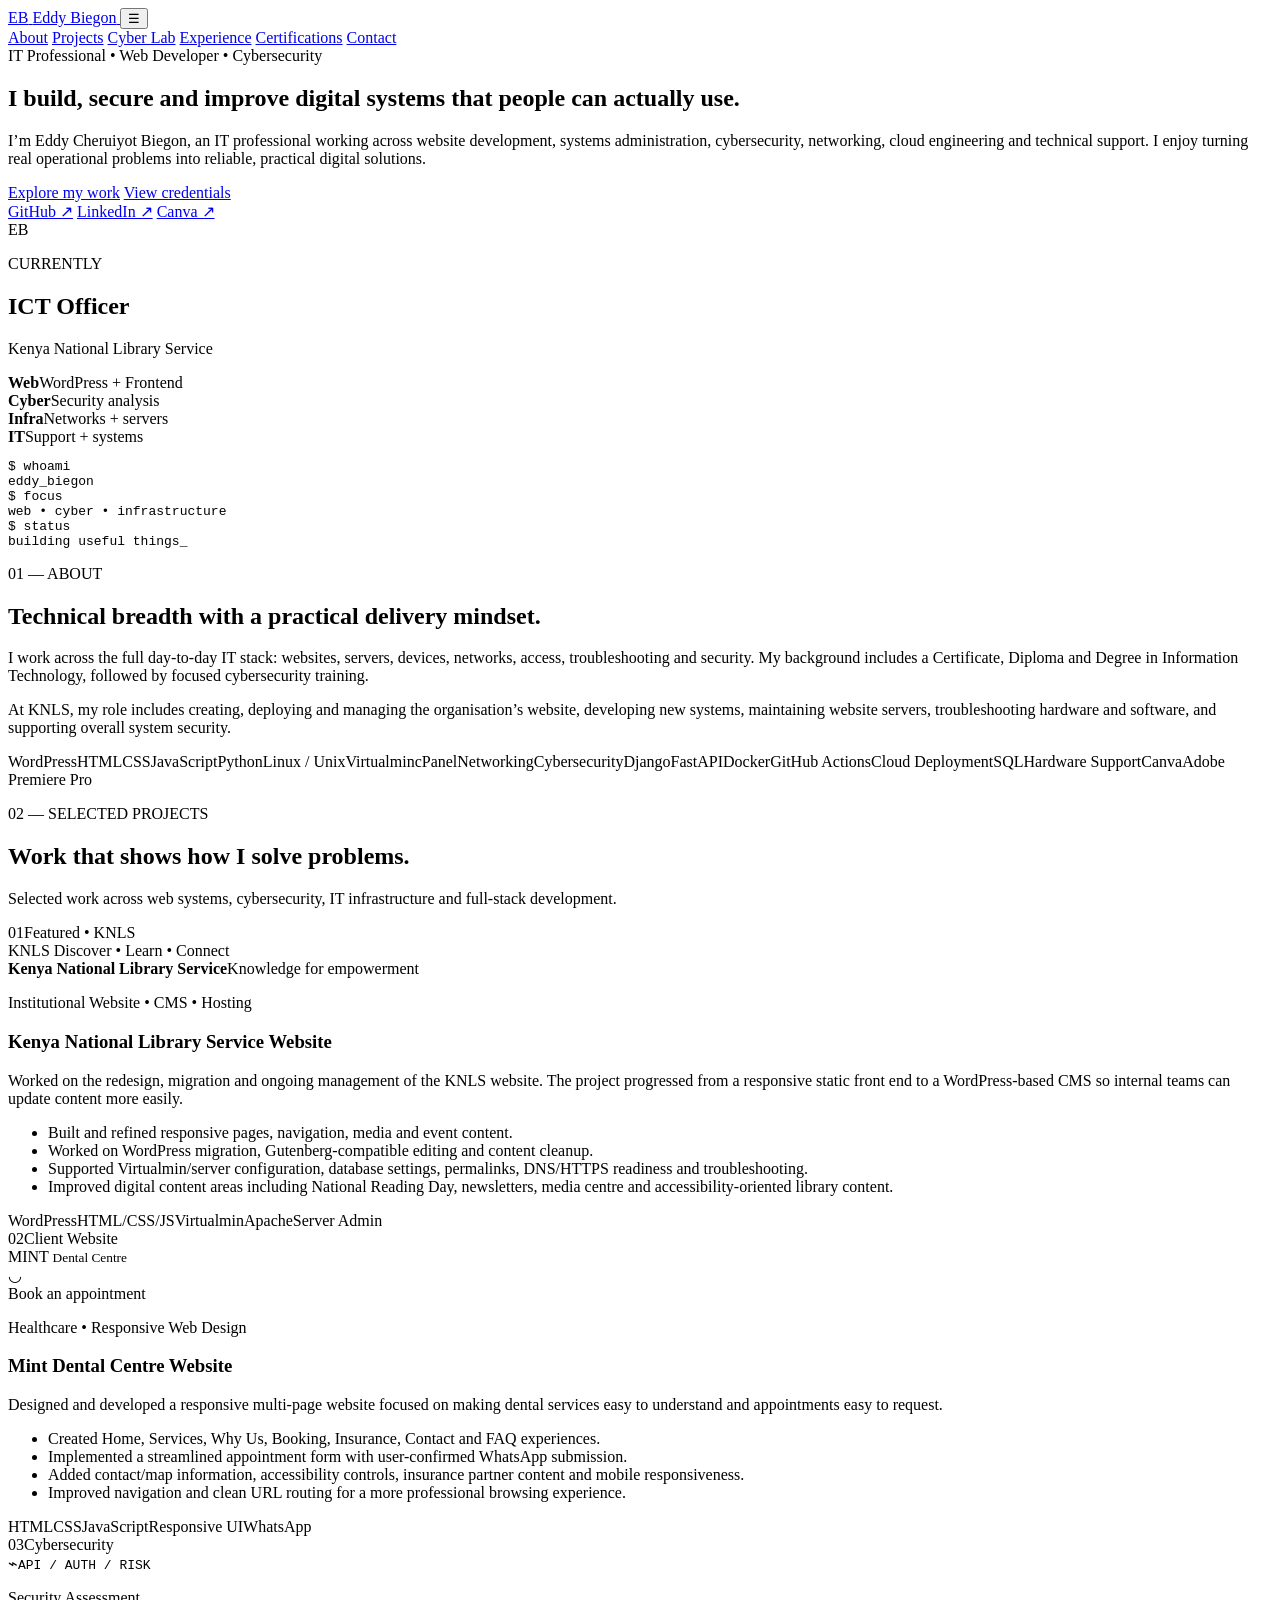
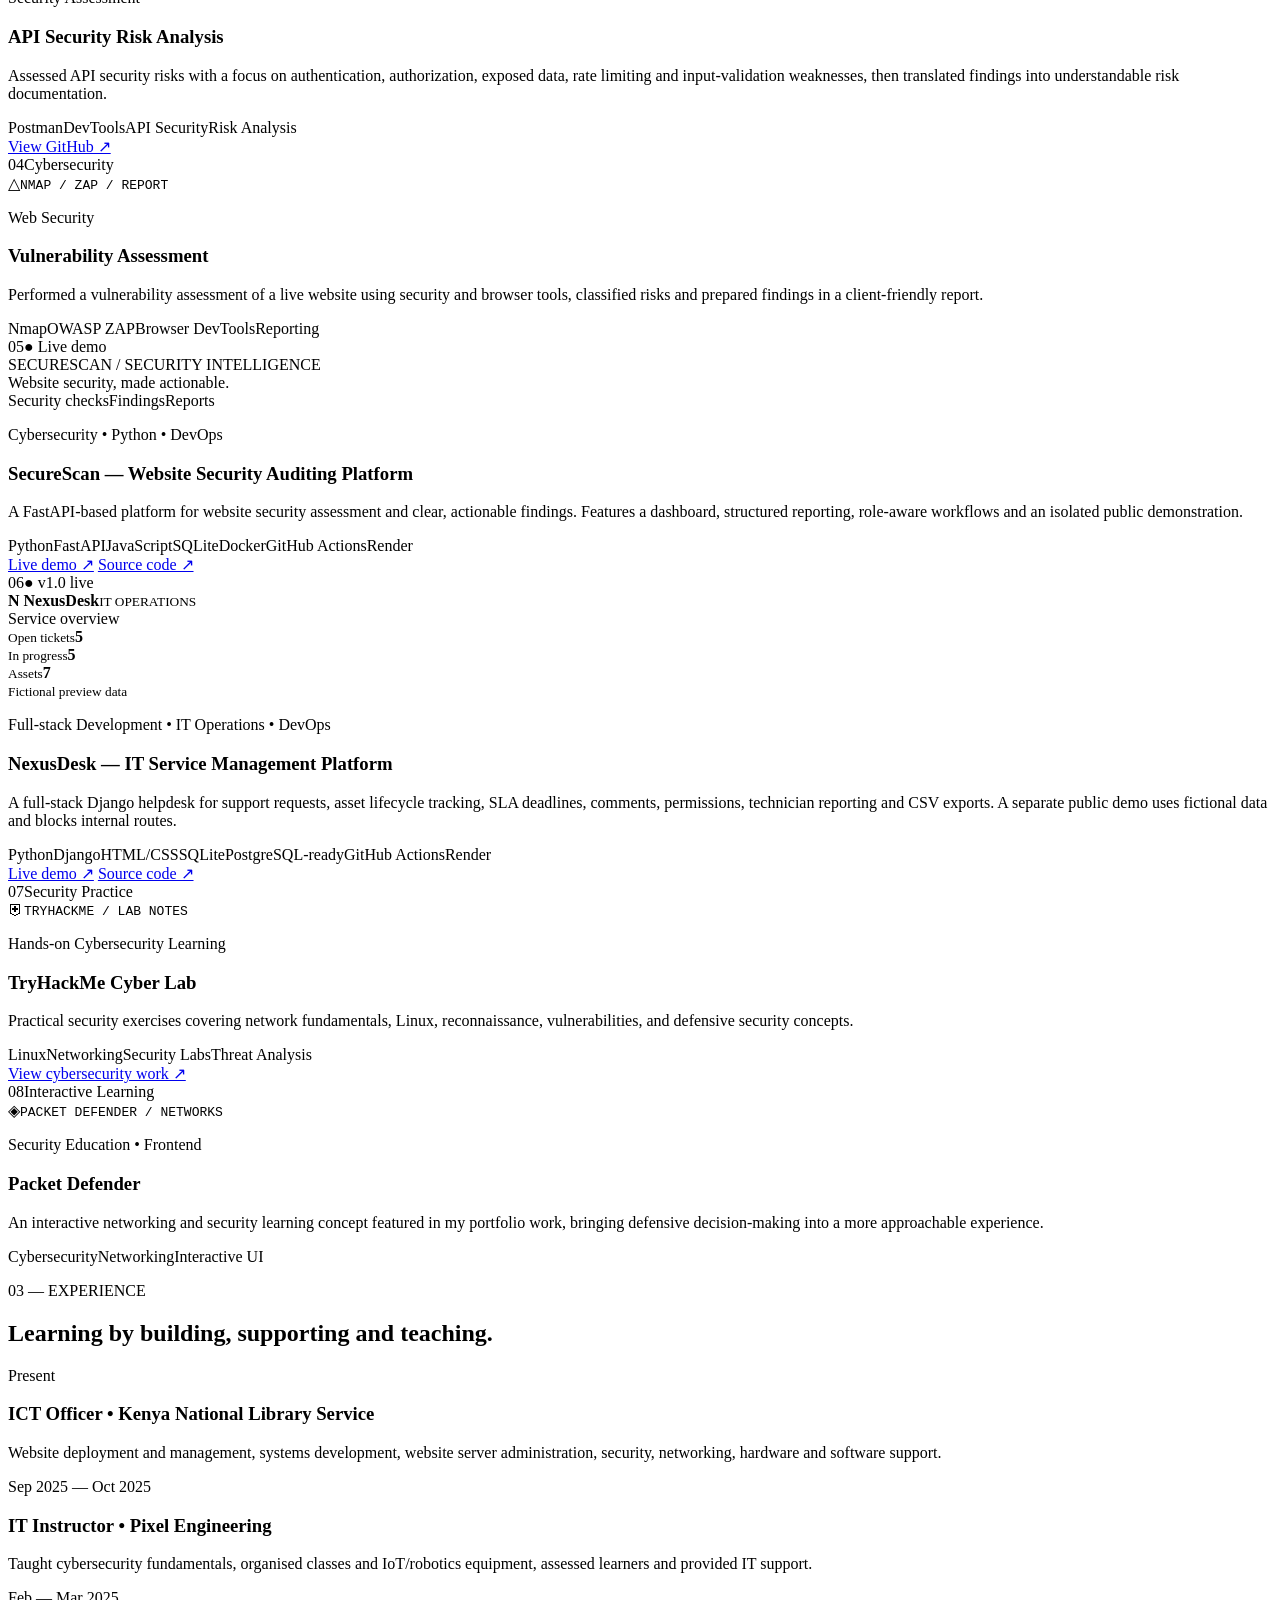
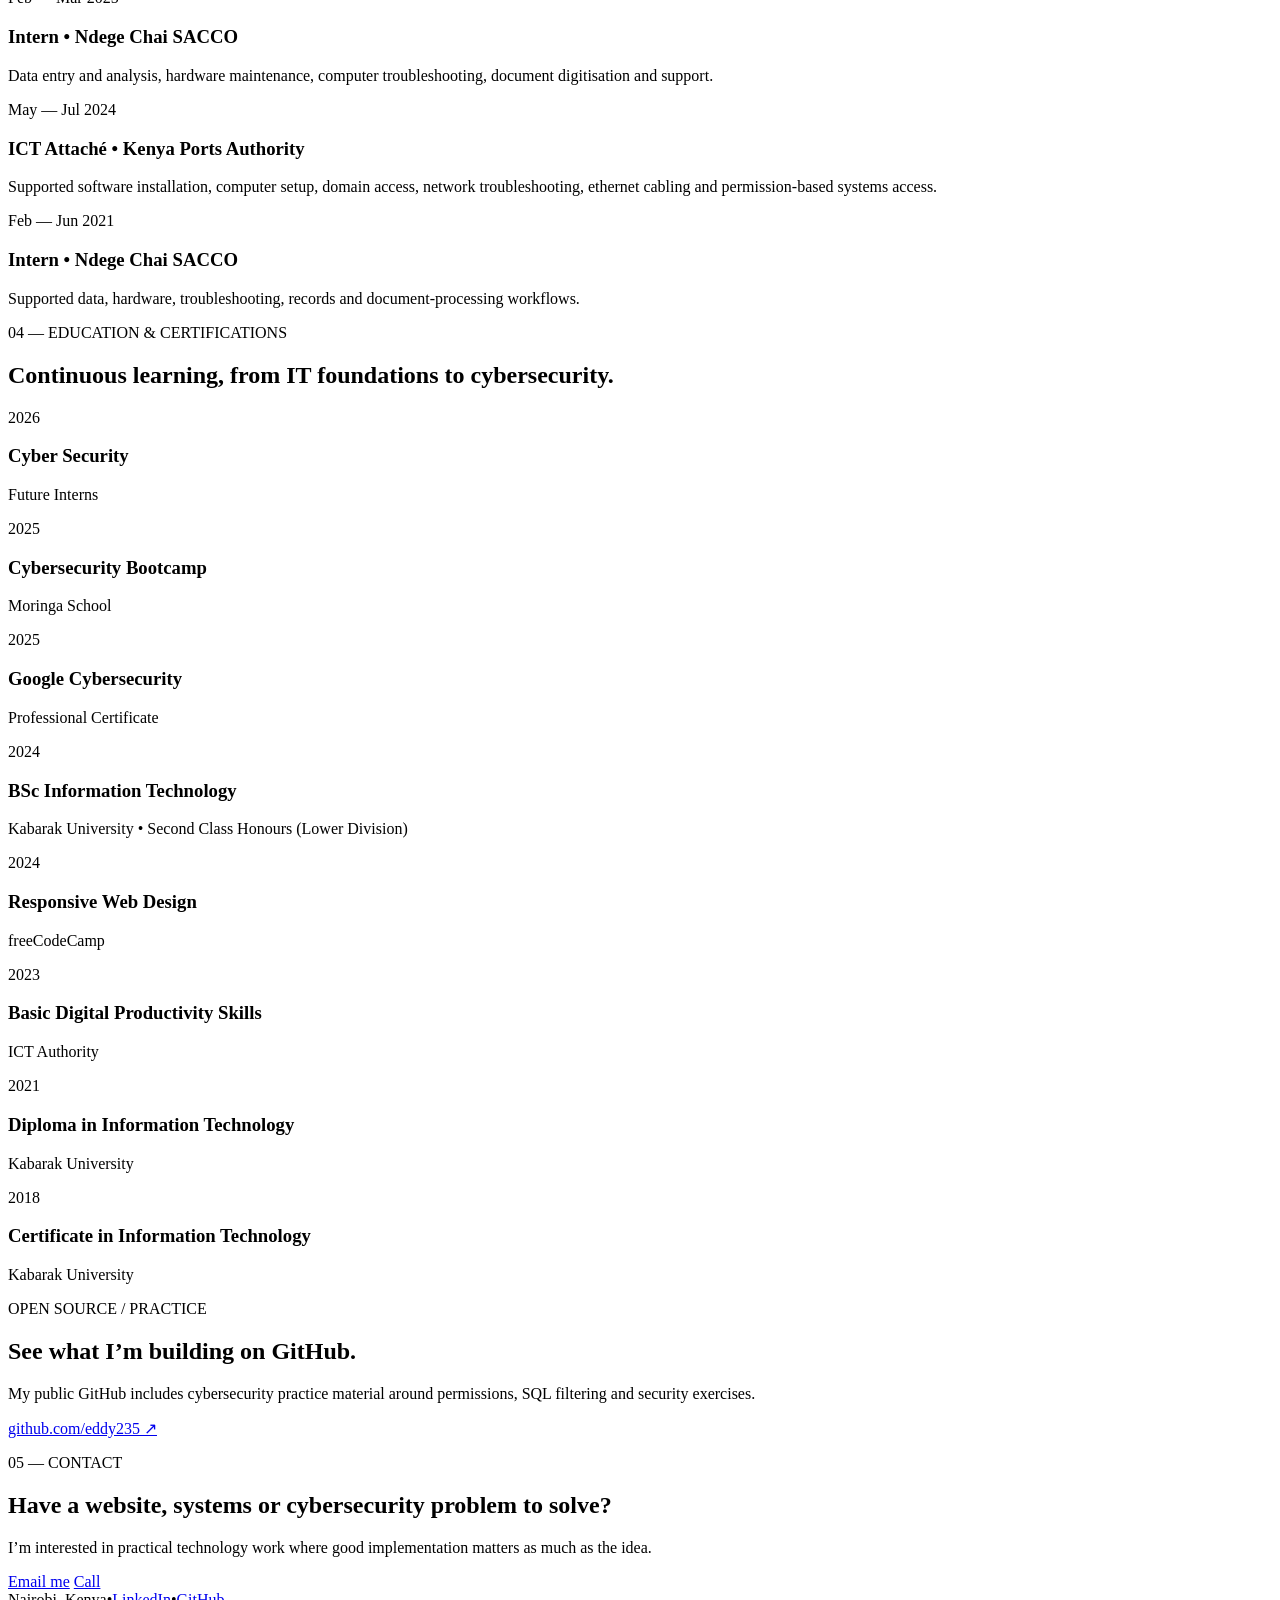
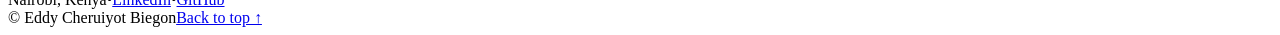
==== portfolio-site/index.html @ a51218fc "Stage additive NexusDesk and SecureScan portfolio entries using earlier uploaded site structure" ====
<!DOCTYPE html>
<html lang="en">
<head>
  <meta charset="UTF-8" />
  <meta name="viewport" content="width=device-width, initial-scale=1.0" />
  <meta name="description" content="Portfolio of Eddy Cheruiyot Biegon — IT professional, web developer and cybersecurity practitioner based in Kenya." />
  <meta name="theme-color" content="#07111f" />
  <title>Eddy Biegon | IT • Web • Cybersecurity</title>
  <link rel="preconnect" href="https://fonts.googleapis.com">
  <link rel="preconnect" href="https://fonts.gstatic.com" crossorigin>
  <link href="https://fonts.googleapis.com/css2?family=Manrope:wght@400;500;600;700;800&family=Space+Grotesk:wght@500;600;700&display=swap" rel="stylesheet">
  <link rel="stylesheet" href="styles.css" />
</head>
<body>
  <div class="page-glow glow-one"></div>
  <div class="page-glow glow-two"></div>

  <header class="site-header" id="top">
    <a class="brand" href="#top" aria-label="Eddy Biegon home">
      <span class="brand-mark">EB</span>
      <span>Eddy Biegon</span>
    </a>
    <button class="nav-toggle" aria-label="Open navigation" aria-expanded="false">☰</button>
    <nav class="nav-links" aria-label="Primary navigation">
      <a href="#about">About</a>
      <a href="#projects">Projects</a>
      <a href="#cyberlab-project">Cyber Lab</a>
      <a href="#experience">Experience</a>
      <a href="#certifications">Certifications</a>
      <a href="#contact">Contact</a>
    </nav>
  </header>

  <main>
    <section class="hero section-shell">
      <div class="hero-copy reveal">
        <div class="eyebrow"><span class="status-dot"></span> IT Professional • Web Developer • Cybersecurity</div>
        <h1>I build, secure and improve <span>digital systems that people can actually use.</span></h1>
        <p class="hero-lede">I’m Eddy Cheruiyot Biegon, an IT professional working across website development, systems administration, cybersecurity, networking, cloud engineering and technical support. I enjoy turning real operational problems into reliable, practical digital solutions.</p>
        <div class="hero-actions">
          <a class="button primary" href="#projects">Explore my work</a>
          <a class="button secondary" href="#certifications">View credentials</a>
        </div>
        <div class="social-row">
          <a href="https://github.com/eddy235" target="_blank" rel="noreferrer">GitHub ↗</a>
          <a href="https://www.linkedin.com/in/eddy-biegon-60385b296" target="_blank" rel="noreferrer">LinkedIn ↗</a>
          <a href="https://canva.link/1akstvjuffesfbj" target="_blank" rel="noreferrer">Canva ↗</a>
        </div>
      </div>

      <aside class="hero-panel reveal" aria-label="Profile summary">
        <div class="avatar-card">
          <div class="avatar">EB</div>
          <div>
            <p class="muted-label">CURRENTLY</p>
            <h2>ICT Officer</h2>
            <p>Kenya National Library Service</p>
          </div>
        </div>
        <div class="stat-grid">
          <div class="stat"><strong>Web</strong><span>WordPress + Frontend</span></div>
          <div class="stat"><strong>Cyber</strong><span>Security analysis</span></div>
          <div class="stat"><strong>Infra</strong><span>Networks + servers</span></div>
          <div class="stat"><strong>IT</strong><span>Support + systems</span></div>
        </div>
        <div class="terminal-card">
          <span class="terminal-dot"></span><span class="terminal-dot"></span><span class="terminal-dot"></span>
          <pre><code>$ whoami
eddy_biegon
$ focus
web • cyber • infrastructure
$ status
building useful things_</code></pre>
        </div>
      </aside>
    </section>

    <section class="section-shell split-section" id="about">
      <div class="section-heading reveal">
        <p class="kicker">01 — ABOUT</p>
        <h2>Technical breadth with a practical delivery mindset.</h2>
      </div>
      <div class="about-copy reveal">
        <p>I work across the full day-to-day IT stack: websites, servers, devices, networks, access, troubleshooting and security. My background includes a Certificate, Diploma and Degree in Information Technology, followed by focused cybersecurity training.</p>
        <p>At KNLS, my role includes creating, deploying and managing the organisation’s website, developing new systems, maintaining website servers, troubleshooting hardware and software, and supporting overall system security.</p>
        <div class="skill-cloud" aria-label="Skills">
          <span>WordPress</span><span>HTML</span><span>CSS</span><span>JavaScript</span><span>Python</span><span>Linux / Unix</span><span>Virtualmin</span><span>cPanel</span><span>Networking</span><span>Cybersecurity</span><span>Django</span><span>FastAPI</span><span>Docker</span><span>GitHub Actions</span><span>Cloud Deployment</span><span>SQL</span><span>Hardware Support</span><span>Canva</span><span>Adobe Premiere Pro</span>
        </div>
      </div>
    </section>

    <section class="section-shell" id="projects">
      <div class="section-heading wide reveal">
        <p class="kicker">02 — SELECTED PROJECTS</p>
        <h2>Work that shows how I solve problems.</h2>
        <p>Selected work across web systems, cybersecurity, IT infrastructure and full-stack development.</p>
      </div>

      <div class="project-grid">
        <article class="project-card featured reveal">
          <div class="project-topline"><span class="project-number">01</span><span class="tag">Featured • KNLS</span></div>
          <div class="project-visual visual-knls">
            <div class="browser-frame">
              <div class="browser-bar"><i></i><i></i><i></i></div>
              <div class="browser-content knls-mock">
                <div class="mini-nav">KNLS <span>Discover • Learn • Connect</span></div>
                <div class="mini-hero"><b>Kenya National Library Service</b><span>Knowledge for empowerment</span></div>
                <div class="mini-cards"><span></span><span></span><span></span></div>
              </div>
            </div>
          </div>
          <div class="project-copy">
            <p class="project-kicker">Institutional Website • CMS • Hosting</p>
            <h3>Kenya National Library Service Website</h3>
            <p>Worked on the redesign, migration and ongoing management of the KNLS website. The project progressed from a responsive static front end to a WordPress-based CMS so internal teams can update content more easily.</p>
            <ul>
              <li>Built and refined responsive pages, navigation, media and event content.</li>
              <li>Worked on WordPress migration, Gutenberg-compatible editing and content cleanup.</li>
              <li>Supported Virtualmin/server configuration, database settings, permalinks, DNS/HTTPS readiness and troubleshooting.</li>
              <li>Improved digital content areas including National Reading Day, newsletters, media centre and accessibility-oriented library content.</li>
            </ul>
            <div class="tech-row"><span>WordPress</span><span>HTML/CSS/JS</span><span>Virtualmin</span><span>Apache</span><span>Server Admin</span></div>
          </div>
        </article>

        <article class="project-card reveal">
          <div class="project-topline"><span class="project-number">02</span><span class="tag">Client Website</span></div>
          <div class="project-visual visual-mint">
            <div class="browser-frame">
              <div class="browser-bar"><i></i><i></i><i></i></div>
              <div class="browser-content mint-mock">
                <div class="mint-logo">MINT <small>Dental Centre</small></div>
                <div class="mint-smile">◡</div>
                <div class="mint-pill">Book an appointment</div>
              </div>
            </div>
          </div>
          <div class="project-copy">
            <p class="project-kicker">Healthcare • Responsive Web Design</p>
            <h3>Mint Dental Centre Website</h3>
            <p>Designed and developed a responsive multi-page website focused on making dental services easy to understand and appointments easy to request.</p>
            <ul>
              <li>Created Home, Services, Why Us, Booking, Insurance, Contact and FAQ experiences.</li>
              <li>Implemented a streamlined appointment form with user-confirmed WhatsApp submission.</li>
              <li>Added contact/map information, accessibility controls, insurance partner content and mobile responsiveness.</li>
              <li>Improved navigation and clean URL routing for a more professional browsing experience.</li>
            </ul>
            <div class="tech-row"><span>HTML</span><span>CSS</span><span>JavaScript</span><span>Responsive UI</span><span>WhatsApp</span></div>
          </div>
        </article>

        <article class="project-card reveal">
          <div class="project-topline"><span class="project-number">03</span><span class="tag">Cybersecurity</span></div>
          <div class="project-visual cyber-visual"><span class="shield">⌁</span><code>API / AUTH / RISK</code></div>
          <div class="project-copy">
            <p class="project-kicker">Security Assessment</p>
            <h3>API Security Risk Analysis</h3>
            <p>Assessed API security risks with a focus on authentication, authorization, exposed data, rate limiting and input-validation weaknesses, then translated findings into understandable risk documentation.</p>
            <div class="tech-row"><span>Postman</span><span>DevTools</span><span>API Security</span><span>Risk Analysis</span></div>
            <a class="text-link" href="https://github.com/eddy235" target="_blank" rel="noreferrer">View GitHub ↗</a>
          </div>
        </article>

        <article class="project-card reveal">
          <div class="project-topline"><span class="project-number">04</span><span class="tag">Cybersecurity</span></div>
          <div class="project-visual cyber-visual alt"><span class="shield">△</span><code>NMAP / ZAP / REPORT</code></div>
          <div class="project-copy">
            <p class="project-kicker">Web Security</p>
            <h3>Vulnerability Assessment</h3>
            <p>Performed a vulnerability assessment of a live website using security and browser tools, classified risks and prepared findings in a client-friendly report.</p>
            <div class="tech-row"><span>Nmap</span><span>OWASP ZAP</span><span>Browser DevTools</span><span>Reporting</span></div>
          </div>
        </article>

        <article class="project-card featured reveal" id="securescan">
          <div class="project-topline"><span class="project-number">05</span><span class="tag live-tag">● Live demo</span></div>
          <div class="project-visual visual-scan" role="img" aria-label="SecureScan website security dashboard illustration">
            <div class="preview-eyebrow">SECURESCAN / SECURITY INTELLIGENCE</div>
            <div class="preview-heading">Website security, made actionable.</div>
            <div class="scan-metrics"><span>Security checks</span><span>Findings</span><span>Reports</span></div>
            <div class="scan-bar"><i></i><i></i><i></i></div>
          </div>
          <div class="project-copy">
            <p class="project-kicker">Cybersecurity • Python • DevOps</p>
            <h3>SecureScan — Website Security Auditing Platform</h3>
            <p>A FastAPI-based platform for website security assessment and clear, actionable findings. Features a dashboard, structured reporting, role-aware workflows and an isolated public demonstration.</p>
            <div class="tech-row"><span>Python</span><span>FastAPI</span><span>JavaScript</span><span>SQLite</span><span>Docker</span><span>GitHub Actions</span><span>Render</span></div>
            <div class="project-actions">
              <a class="button primary" href="https://securescan-demo.onrender.com/" target="_blank" rel="noopener noreferrer">Live demo ↗</a>
              <a class="button secondary" href="https://github.com/eddy235/SecureScan" target="_blank" rel="noopener noreferrer">Source code ↗</a>
            </div>
          </div>
        </article>

        <article class="project-card featured reveal" id="nexusdesk">
          <div class="project-topline"><span class="project-number">06</span><span class="tag live-tag">● v1.0 live</span></div>
          <div class="project-visual visual-nexus" role="img" aria-label="NexusDesk IT service management dashboard illustration">
            <div class="nexus-preview">
              <div class="nexus-preview-head"><strong><span class="nexus-logo">N</span> NexusDesk</strong><small>IT OPERATIONS</small></div>
              <div class="nexus-preview-title">Service overview</div>
              <div class="nexus-preview-metrics"><div><small>Open tickets</small><b>5</b></div><div><small>In progress</small><b>5</b></div><div><small>Assets</small><b>7</b></div></div>
              <div class="nexus-preview-rows"><span></span><span></span><span></span></div>
              <small class="mock-note">Fictional preview data</small>
            </div>
          </div>
          <div class="project-copy">
            <p class="project-kicker">Full-stack Development • IT Operations • DevOps</p>
            <h3>NexusDesk — IT Service Management Platform</h3>
            <p>A full-stack Django helpdesk for support requests, asset lifecycle tracking, SLA deadlines, comments, permissions, technician reporting and CSV exports. A separate public demo uses fictional data and blocks internal routes.</p>
            <div class="tech-row"><span>Python</span><span>Django</span><span>HTML/CSS</span><span>SQLite</span><span>PostgreSQL-ready</span><span>GitHub Actions</span><span>Render</span></div>
            <div class="project-actions">
              <a class="button primary" href="https://nexusdesk-demo.onrender.com/demo/" target="_blank" rel="noopener noreferrer">Live demo ↗</a>
              <a class="button secondary" href="https://github.com/eddy235/NexusDesk" target="_blank" rel="noopener noreferrer">Source code ↗</a>
            </div>
          </div>
        </article>

        <article class="project-card reveal" id="cyberlab-project">
          <div class="project-topline"><span class="project-number">07</span><span class="tag">Security Practice</span></div>
          <div class="project-visual cyber-visual"><span class="shield">⛨</span><code>TRYHACKME / LAB NOTES</code></div>
          <div class="project-copy">
            <p class="project-kicker">Hands-on Cybersecurity Learning</p>
            <h3>TryHackMe Cyber Lab</h3>
            <p>Practical security exercises covering network fundamentals, Linux, reconnaissance, vulnerabilities, and defensive security concepts.</p>
            <div class="tech-row"><span>Linux</span><span>Networking</span><span>Security Labs</span><span>Threat Analysis</span></div>
            <a class="text-link" href="https://github.com/eddy235/Cybersecurity" target="_blank" rel="noopener noreferrer">View cybersecurity work ↗</a>
          </div>
        </article>

        <article class="project-card reveal" id="packet-defender">
          <div class="project-topline"><span class="project-number">08</span><span class="tag">Interactive Learning</span></div>
          <div class="project-visual cyber-visual alt"><span class="shield">◈</span><code>PACKET DEFENDER / NETWORKS</code></div>
          <div class="project-copy">
            <p class="project-kicker">Security Education • Frontend</p>
            <h3>Packet Defender</h3>
            <p>An interactive networking and security learning concept featured in my portfolio work, bringing defensive decision-making into a more approachable experience.</p>
            <div class="tech-row"><span>Cybersecurity</span><span>Networking</span><span>Interactive UI</span></div>
          </div>
        </article>
      </div>
    </section>

    <section class="section-shell split-section" id="experience">
      <div class="section-heading reveal">
        <p class="kicker">03 — EXPERIENCE</p>
        <h2>Learning by building, supporting and teaching.</h2>
      </div>
      <div class="timeline reveal">
        <article><div class="timeline-dot"></div><div><span class="time">Present</span><h3>ICT Officer • Kenya National Library Service</h3><p>Website deployment and management, systems development, website server administration, security, networking, hardware and software support.</p></div></article>
        <article><div class="timeline-dot"></div><div><span class="time">Sep 2025 — Oct 2025</span><h3>IT Instructor • Pixel Engineering</h3><p>Taught cybersecurity fundamentals, organised classes and IoT/robotics equipment, assessed learners and provided IT support.</p></div></article>
        <article><div class="timeline-dot"></div><div><span class="time">Feb — Mar 2025</span><h3>Intern • Ndege Chai SACCO</h3><p>Data entry and analysis, hardware maintenance, computer troubleshooting, document digitisation and support.</p></div></article>
        <article><div class="timeline-dot"></div><div><span class="time">May — Jul 2024</span><h3>ICT Attaché • Kenya Ports Authority</h3><p>Supported software installation, computer setup, domain access, network troubleshooting, ethernet cabling and permission-based systems access.</p></div></article>
        <article><div class="timeline-dot"></div><div><span class="time">Feb — Jun 2021</span><h3>Intern • Ndege Chai SACCO</h3><p>Supported data, hardware, troubleshooting, records and document-processing workflows.</p></div></article>
      </div>
    </section>

    <section class="section-shell" id="certifications">
      <div class="section-heading wide reveal">
        <p class="kicker">04 — EDUCATION & CERTIFICATIONS</p>
        <h2>Continuous learning, from IT foundations to cybersecurity.</h2>
      </div>
      <div class="credential-grid">
        <article class="credential reveal"><span>2026</span><h3>Cyber Security</h3><p>Future Interns</p></article>
        <article class="credential reveal"><span>2025</span><h3>Cybersecurity Bootcamp</h3><p>Moringa School</p></article>
        <article class="credential reveal"><span>2025</span><h3>Google Cybersecurity</h3><p>Professional Certificate</p></article>
        <article class="credential reveal"><span>2024</span><h3>BSc Information Technology</h3><p>Kabarak University • Second Class Honours (Lower Division)</p></article>
        <article class="credential reveal"><span>2024</span><h3>Responsive Web Design</h3><p>freeCodeCamp</p></article>
        <article class="credential reveal"><span>2023</span><h3>Basic Digital Productivity Skills</h3><p>ICT Authority</p></article>
        <article class="credential reveal"><span>2021</span><h3>Diploma in Information Technology</h3><p>Kabarak University</p></article>
        <article class="credential reveal"><span>2018</span><h3>Certificate in Information Technology</h3><p>Kabarak University</p></article>
      </div>
    </section>

    <section class="section-shell github-strip reveal">
      <div><p class="kicker">OPEN SOURCE / PRACTICE</p><h2>See what I’m building on GitHub.</h2><p>My public GitHub includes cybersecurity practice material around permissions, SQL filtering and security exercises.</p></div>
      <a class="button primary" href="https://github.com/eddy235" target="_blank" rel="noreferrer">github.com/eddy235 ↗</a>
    </section>

    <section class="section-shell contact-section" id="contact">
      <div class="contact-card reveal">
        <p class="kicker">05 — CONTACT</p>
        <h2>Have a website, systems or cybersecurity problem to solve?</h2>
        <p>I’m interested in practical technology work where good implementation matters as much as the idea.</p>
        <div class="contact-actions">
          <a class="button primary" href="mailto:eddybiegon30@gmail.com">Email me</a>
          <a class="button secondary" href="tel:+254717697883">Call</a>
        </div>
        <div class="contact-meta"><span>Nairobi, Kenya</span><span>•</span><a href="https://www.linkedin.com/in/eddy-biegon-60385b296" target="_blank" rel="noreferrer">LinkedIn</a><span>•</span><a href="https://github.com/eddy235" target="_blank" rel="noreferrer">GitHub</a></div>
      </div>
    </section>
  </main>

  <footer><span>© <span id="year"></span> Eddy Cheruiyot Biegon</span><a href="#top">Back to top ↑</a></footer>
  <script src="script.js"></script>
</body>
</html>
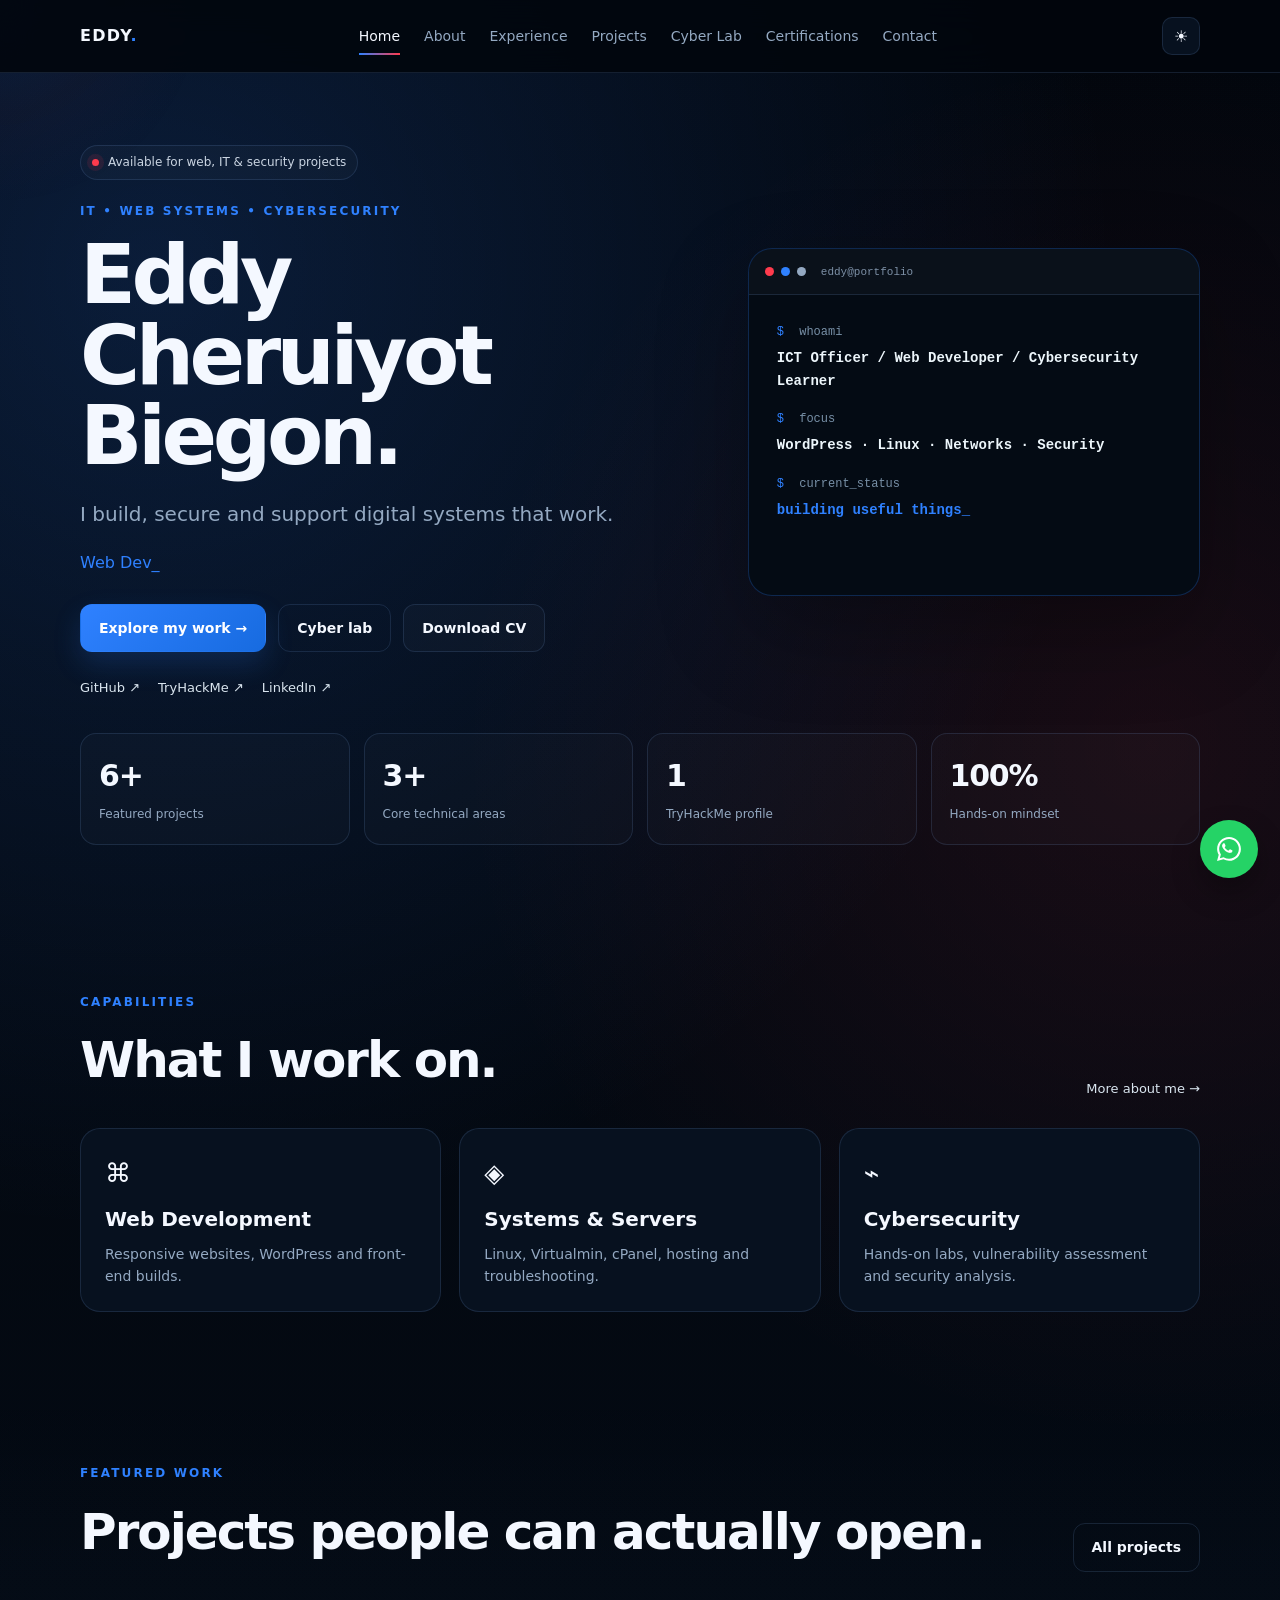
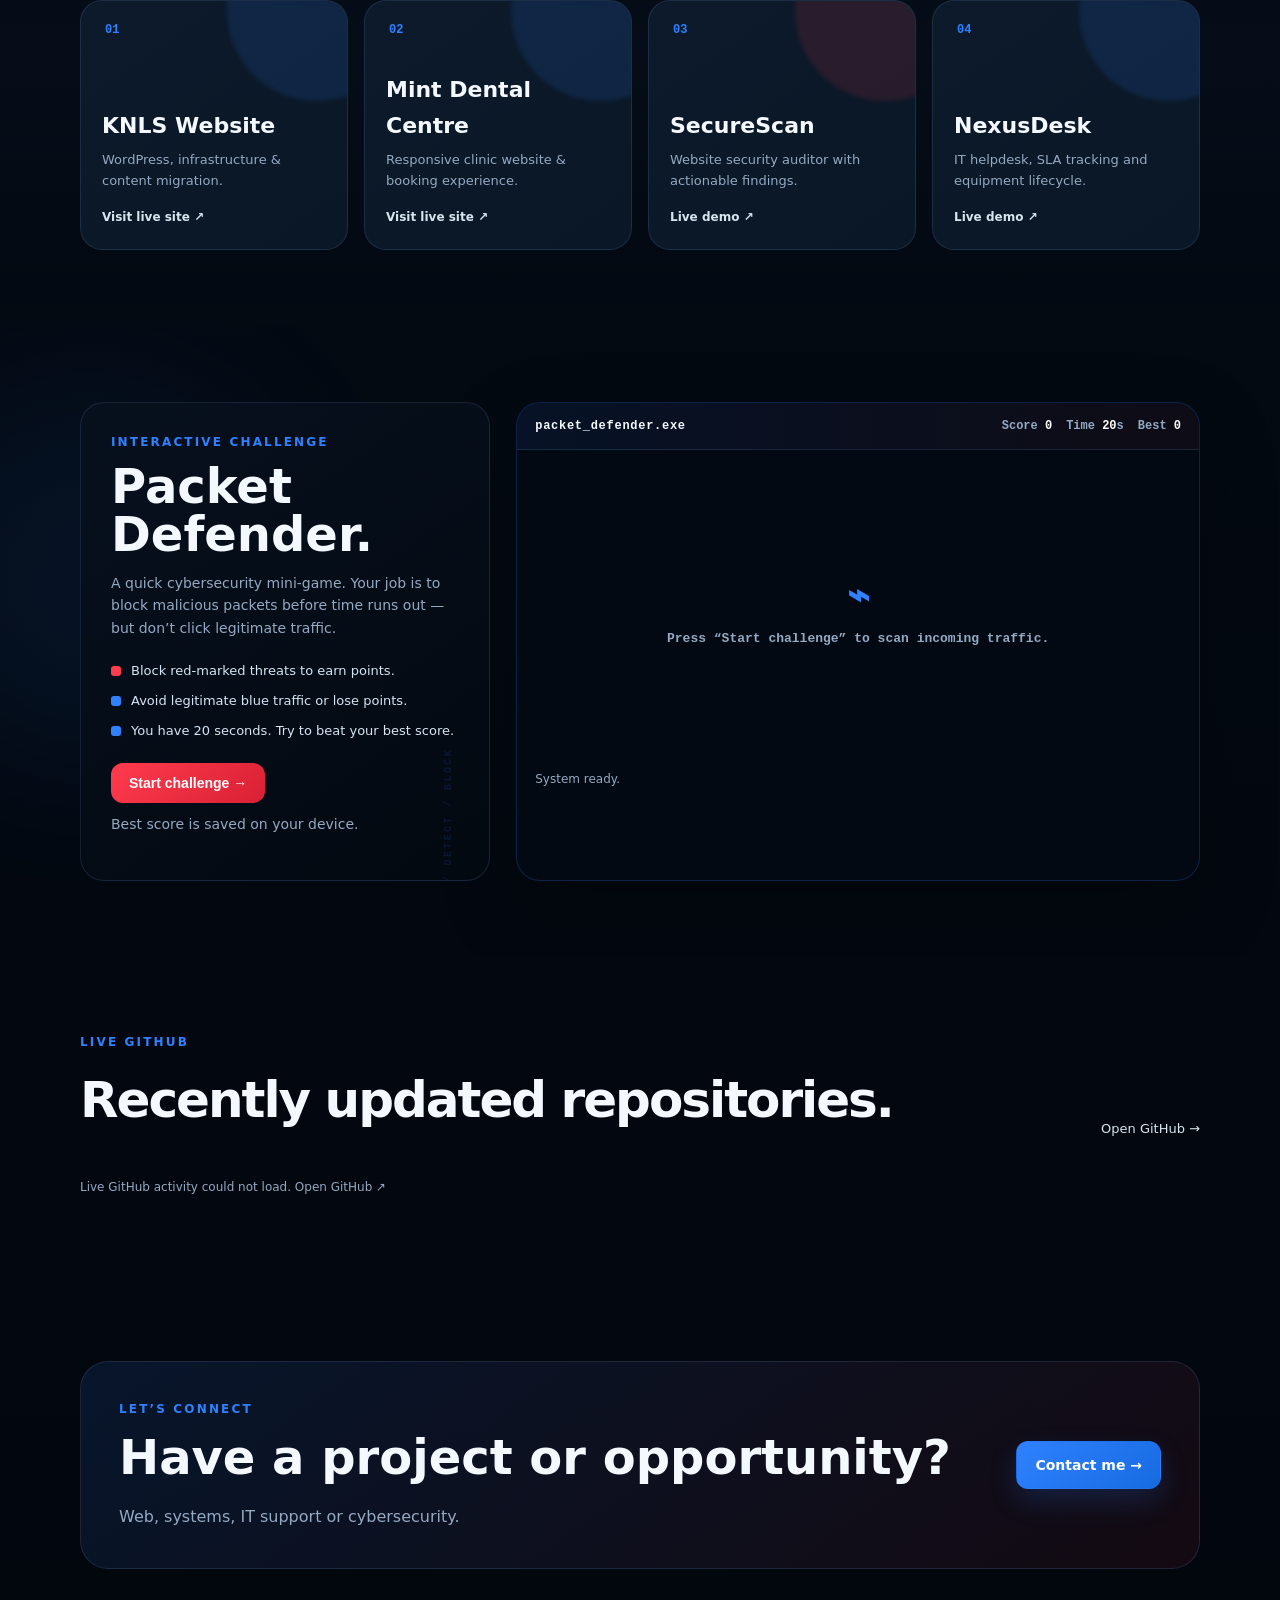
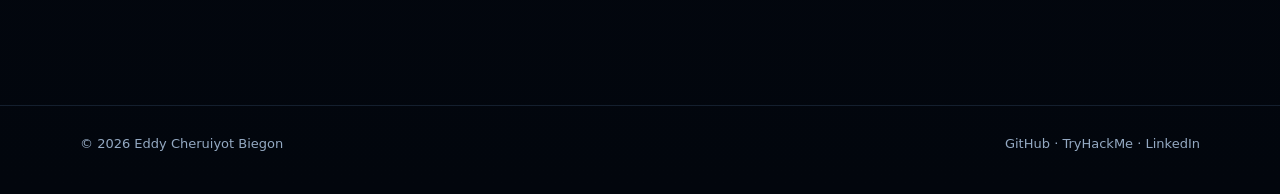
==== commit 2a1f9189: "Deploy original Eddy portfolio v6 with NexusDesk and SecureScan features and safe public mode" ====
--- a/portfolio-site/index.html
+++ b/portfolio-site/index.html
@@ -1,296 +1,5 @@
-<!DOCTYPE html>
-<html lang="en">
-<head>
-  <meta charset="UTF-8" />
-  <meta name="viewport" content="width=device-width, initial-scale=1.0" />
-  <meta name="description" content="Portfolio of Eddy Cheruiyot Biegon — IT professional, web developer and cybersecurity practitioner based in Kenya." />
-  <meta name="theme-color" content="#07111f" />
-  <title>Eddy Biegon | IT • Web • Cybersecurity</title>
-  <link rel="preconnect" href="https://fonts.googleapis.com">
-  <link rel="preconnect" href="https://fonts.gstatic.com" crossorigin>
-  <link href="https://fonts.googleapis.com/css2?family=Manrope:wght@400;500;600;700;800&family=Space+Grotesk:wght@500;600;700&display=swap" rel="stylesheet">
-  <link rel="stylesheet" href="styles.css" />
-</head>
-<body>
-  <div class="page-glow glow-one"></div>
-  <div class="page-glow glow-two"></div>
-
-  <header class="site-header" id="top">
-    <a class="brand" href="#top" aria-label="Eddy Biegon home">
-      <span class="brand-mark">EB</span>
-      <span>Eddy Biegon</span>
-    </a>
-    <button class="nav-toggle" aria-label="Open navigation" aria-expanded="false">☰</button>
-    <nav class="nav-links" aria-label="Primary navigation">
-      <a href="#about">About</a>
-      <a href="#projects">Projects</a>
-      <a href="#cyberlab-project">Cyber Lab</a>
-      <a href="#experience">Experience</a>
-      <a href="#certifications">Certifications</a>
-      <a href="#contact">Contact</a>
-    </nav>
-  </header>
-
-  <main>
-    <section class="hero section-shell">
-      <div class="hero-copy reveal">
-        <div class="eyebrow"><span class="status-dot"></span> IT Professional • Web Developer • Cybersecurity</div>
-        <h1>I build, secure and improve <span>digital systems that people can actually use.</span></h1>
-        <p class="hero-lede">I’m Eddy Cheruiyot Biegon, an IT professional working across website development, systems administration, cybersecurity, networking, cloud engineering and technical support. I enjoy turning real operational problems into reliable, practical digital solutions.</p>
-        <div class="hero-actions">
-          <a class="button primary" href="#projects">Explore my work</a>
-          <a class="button secondary" href="#certifications">View credentials</a>
-        </div>
-        <div class="social-row">
-          <a href="https://github.com/eddy235" target="_blank" rel="noreferrer">GitHub ↗</a>
-          <a href="https://www.linkedin.com/in/eddy-biegon-60385b296" target="_blank" rel="noreferrer">LinkedIn ↗</a>
-          <a href="https://canva.link/1akstvjuffesfbj" target="_blank" rel="noreferrer">Canva ↗</a>
-        </div>
-      </div>
-
-      <aside class="hero-panel reveal" aria-label="Profile summary">
-        <div class="avatar-card">
-          <div class="avatar">EB</div>
-          <div>
-            <p class="muted-label">CURRENTLY</p>
-            <h2>ICT Officer</h2>
-            <p>Kenya National Library Service</p>
-          </div>
-        </div>
-        <div class="stat-grid">
-          <div class="stat"><strong>Web</strong><span>WordPress + Frontend</span></div>
-          <div class="stat"><strong>Cyber</strong><span>Security analysis</span></div>
-          <div class="stat"><strong>Infra</strong><span>Networks + servers</span></div>
-          <div class="stat"><strong>IT</strong><span>Support + systems</span></div>
-        </div>
-        <div class="terminal-card">
-          <span class="terminal-dot"></span><span class="terminal-dot"></span><span class="terminal-dot"></span>
-          <pre><code>$ whoami
-eddy_biegon
-$ focus
-web • cyber • infrastructure
-$ status
-building useful things_</code></pre>
-        </div>
-      </aside>
-    </section>
-
-    <section class="section-shell split-section" id="about">
-      <div class="section-heading reveal">
-        <p class="kicker">01 — ABOUT</p>
-        <h2>Technical breadth with a practical delivery mindset.</h2>
-      </div>
-      <div class="about-copy reveal">
-        <p>I work across the full day-to-day IT stack: websites, servers, devices, networks, access, troubleshooting and security. My background includes a Certificate, Diploma and Degree in Information Technology, followed by focused cybersecurity training.</p>
-        <p>At KNLS, my role includes creating, deploying and managing the organisation’s website, developing new systems, maintaining website servers, troubleshooting hardware and software, and supporting overall system security.</p>
-        <div class="skill-cloud" aria-label="Skills">
-          <span>WordPress</span><span>HTML</span><span>CSS</span><span>JavaScript</span><span>Python</span><span>Linux / Unix</span><span>Virtualmin</span><span>cPanel</span><span>Networking</span><span>Cybersecurity</span><span>Django</span><span>FastAPI</span><span>Docker</span><span>GitHub Actions</span><span>Cloud Deployment</span><span>SQL</span><span>Hardware Support</span><span>Canva</span><span>Adobe Premiere Pro</span>
-        </div>
-      </div>
-    </section>
-
-    <section class="section-shell" id="projects">
-      <div class="section-heading wide reveal">
-        <p class="kicker">02 — SELECTED PROJECTS</p>
-        <h2>Work that shows how I solve problems.</h2>
-        <p>Selected work across web systems, cybersecurity, IT infrastructure and full-stack development.</p>
-      </div>
-
-      <div class="project-grid">
-        <article class="project-card featured reveal">
-          <div class="project-topline"><span class="project-number">01</span><span class="tag">Featured • KNLS</span></div>
-          <div class="project-visual visual-knls">
-            <div class="browser-frame">
-              <div class="browser-bar"><i></i><i></i><i></i></div>
-              <div class="browser-content knls-mock">
-                <div class="mini-nav">KNLS <span>Discover • Learn • Connect</span></div>
-                <div class="mini-hero"><b>Kenya National Library Service</b><span>Knowledge for empowerment</span></div>
-                <div class="mini-cards"><span></span><span></span><span></span></div>
-              </div>
-            </div>
-          </div>
-          <div class="project-copy">
-            <p class="project-kicker">Institutional Website • CMS • Hosting</p>
-            <h3>Kenya National Library Service Website</h3>
-            <p>Worked on the redesign, migration and ongoing management of the KNLS website. The project progressed from a responsive static front end to a WordPress-based CMS so internal teams can update content more easily.</p>
-            <ul>
-              <li>Built and refined responsive pages, navigation, media and event content.</li>
-              <li>Worked on WordPress migration, Gutenberg-compatible editing and content cleanup.</li>
-              <li>Supported Virtualmin/server configuration, database settings, permalinks, DNS/HTTPS readiness and troubleshooting.</li>
-              <li>Improved digital content areas including National Reading Day, newsletters, media centre and accessibility-oriented library content.</li>
-            </ul>
-            <div class="tech-row"><span>WordPress</span><span>HTML/CSS/JS</span><span>Virtualmin</span><span>Apache</span><span>Server Admin</span></div>
-          </div>
-        </article>
-
-        <article class="project-card reveal">
-          <div class="project-topline"><span class="project-number">02</span><span class="tag">Client Website</span></div>
-          <div class="project-visual visual-mint">
-            <div class="browser-frame">
-              <div class="browser-bar"><i></i><i></i><i></i></div>
-              <div class="browser-content mint-mock">
-                <div class="mint-logo">MINT <small>Dental Centre</small></div>
-                <div class="mint-smile">◡</div>
-                <div class="mint-pill">Book an appointment</div>
-              </div>
-            </div>
-          </div>
-          <div class="project-copy">
-            <p class="project-kicker">Healthcare • Responsive Web Design</p>
-            <h3>Mint Dental Centre Website</h3>
-            <p>Designed and developed a responsive multi-page website focused on making dental services easy to understand and appointments easy to request.</p>
-            <ul>
-              <li>Created Home, Services, Why Us, Booking, Insurance, Contact and FAQ experiences.</li>
-              <li>Implemented a streamlined appointment form with user-confirmed WhatsApp submission.</li>
-              <li>Added contact/map information, accessibility controls, insurance partner content and mobile responsiveness.</li>
-              <li>Improved navigation and clean URL routing for a more professional browsing experience.</li>
-            </ul>
-            <div class="tech-row"><span>HTML</span><span>CSS</span><span>JavaScript</span><span>Responsive UI</span><span>WhatsApp</span></div>
-          </div>
-        </article>
-
-        <article class="project-card reveal">
-          <div class="project-topline"><span class="project-number">03</span><span class="tag">Cybersecurity</span></div>
-          <div class="project-visual cyber-visual"><span class="shield">⌁</span><code>API / AUTH / RISK</code></div>
-          <div class="project-copy">
-            <p class="project-kicker">Security Assessment</p>
-            <h3>API Security Risk Analysis</h3>
-            <p>Assessed API security risks with a focus on authentication, authorization, exposed data, rate limiting and input-validation weaknesses, then translated findings into understandable risk documentation.</p>
-            <div class="tech-row"><span>Postman</span><span>DevTools</span><span>API Security</span><span>Risk Analysis</span></div>
-            <a class="text-link" href="https://github.com/eddy235" target="_blank" rel="noreferrer">View GitHub ↗</a>
-          </div>
-        </article>
-
-        <article class="project-card reveal">
-          <div class="project-topline"><span class="project-number">04</span><span class="tag">Cybersecurity</span></div>
-          <div class="project-visual cyber-visual alt"><span class="shield">△</span><code>NMAP / ZAP / REPORT</code></div>
-          <div class="project-copy">
-            <p class="project-kicker">Web Security</p>
-            <h3>Vulnerability Assessment</h3>
-            <p>Performed a vulnerability assessment of a live website using security and browser tools, classified risks and prepared findings in a client-friendly report.</p>
-            <div class="tech-row"><span>Nmap</span><span>OWASP ZAP</span><span>Browser DevTools</span><span>Reporting</span></div>
-          </div>
-        </article>
-
-        <article class="project-card featured reveal" id="securescan">
-          <div class="project-topline"><span class="project-number">05</span><span class="tag live-tag">● Live demo</span></div>
-          <div class="project-visual visual-scan" role="img" aria-label="SecureScan website security dashboard illustration">
-            <div class="preview-eyebrow">SECURESCAN / SECURITY INTELLIGENCE</div>
-            <div class="preview-heading">Website security, made actionable.</div>
-            <div class="scan-metrics"><span>Security checks</span><span>Findings</span><span>Reports</span></div>
-            <div class="scan-bar"><i></i><i></i><i></i></div>
-          </div>
-          <div class="project-copy">
-            <p class="project-kicker">Cybersecurity • Python • DevOps</p>
-            <h3>SecureScan — Website Security Auditing Platform</h3>
-            <p>A FastAPI-based platform for website security assessment and clear, actionable findings. Features a dashboard, structured reporting, role-aware workflows and an isolated public demonstration.</p>
-            <div class="tech-row"><span>Python</span><span>FastAPI</span><span>JavaScript</span><span>SQLite</span><span>Docker</span><span>GitHub Actions</span><span>Render</span></div>
-            <div class="project-actions">
-              <a class="button primary" href="https://securescan-demo.onrender.com/" target="_blank" rel="noopener noreferrer">Live demo ↗</a>
-              <a class="button secondary" href="https://github.com/eddy235/SecureScan" target="_blank" rel="noopener noreferrer">Source code ↗</a>
-            </div>
-          </div>
-        </article>
-
-        <article class="project-card featured reveal" id="nexusdesk">
-          <div class="project-topline"><span class="project-number">06</span><span class="tag live-tag">● v1.0 live</span></div>
-          <div class="project-visual visual-nexus" role="img" aria-label="NexusDesk IT service management dashboard illustration">
-            <div class="nexus-preview">
-              <div class="nexus-preview-head"><strong><span class="nexus-logo">N</span> NexusDesk</strong><small>IT OPERATIONS</small></div>
-              <div class="nexus-preview-title">Service overview</div>
-              <div class="nexus-preview-metrics"><div><small>Open tickets</small><b>5</b></div><div><small>In progress</small><b>5</b></div><div><small>Assets</small><b>7</b></div></div>
-              <div class="nexus-preview-rows"><span></span><span></span><span></span></div>
-              <small class="mock-note">Fictional preview data</small>
-            </div>
-          </div>
-          <div class="project-copy">
-            <p class="project-kicker">Full-stack Development • IT Operations • DevOps</p>
-            <h3>NexusDesk — IT Service Management Platform</h3>
-            <p>A full-stack Django helpdesk for support requests, asset lifecycle tracking, SLA deadlines, comments, permissions, technician reporting and CSV exports. A separate public demo uses fictional data and blocks internal routes.</p>
-            <div class="tech-row"><span>Python</span><span>Django</span><span>HTML/CSS</span><span>SQLite</span><span>PostgreSQL-ready</span><span>GitHub Actions</span><span>Render</span></div>
-            <div class="project-actions">
-              <a class="button primary" href="https://nexusdesk-demo.onrender.com/demo/" target="_blank" rel="noopener noreferrer">Live demo ↗</a>
-              <a class="button secondary" href="https://github.com/eddy235/NexusDesk" target="_blank" rel="noopener noreferrer">Source code ↗</a>
-            </div>
-          </div>
-        </article>
-
-        <article class="project-card reveal" id="cyberlab-project">
-          <div class="project-topline"><span class="project-number">07</span><span class="tag">Security Practice</span></div>
-          <div class="project-visual cyber-visual"><span class="shield">⛨</span><code>TRYHACKME / LAB NOTES</code></div>
-          <div class="project-copy">
-            <p class="project-kicker">Hands-on Cybersecurity Learning</p>
-            <h3>TryHackMe Cyber Lab</h3>
-            <p>Practical security exercises covering network fundamentals, Linux, reconnaissance, vulnerabilities, and defensive security concepts.</p>
-            <div class="tech-row"><span>Linux</span><span>Networking</span><span>Security Labs</span><span>Threat Analysis</span></div>
-            <a class="text-link" href="https://github.com/eddy235/Cybersecurity" target="_blank" rel="noopener noreferrer">View cybersecurity work ↗</a>
-          </div>
-        </article>
-
-        <article class="project-card reveal" id="packet-defender">
-          <div class="project-topline"><span class="project-number">08</span><span class="tag">Interactive Learning</span></div>
-          <div class="project-visual cyber-visual alt"><span class="shield">◈</span><code>PACKET DEFENDER / NETWORKS</code></div>
-          <div class="project-copy">
-            <p class="project-kicker">Security Education • Frontend</p>
-            <h3>Packet Defender</h3>
-            <p>An interactive networking and security learning concept featured in my portfolio work, bringing defensive decision-making into a more approachable experience.</p>
-            <div class="tech-row"><span>Cybersecurity</span><span>Networking</span><span>Interactive UI</span></div>
-          </div>
-        </article>
-      </div>
-    </section>
-
-    <section class="section-shell split-section" id="experience">
-      <div class="section-heading reveal">
-        <p class="kicker">03 — EXPERIENCE</p>
-        <h2>Learning by building, supporting and teaching.</h2>
-      </div>
-      <div class="timeline reveal">
-        <article><div class="timeline-dot"></div><div><span class="time">Present</span><h3>ICT Officer • Kenya National Library Service</h3><p>Website deployment and management, systems development, website server administration, security, networking, hardware and software support.</p></div></article>
-        <article><div class="timeline-dot"></div><div><span class="time">Sep 2025 — Oct 2025</span><h3>IT Instructor • Pixel Engineering</h3><p>Taught cybersecurity fundamentals, organised classes and IoT/robotics equipment, assessed learners and provided IT support.</p></div></article>
-        <article><div class="timeline-dot"></div><div><span class="time">Feb — Mar 2025</span><h3>Intern • Ndege Chai SACCO</h3><p>Data entry and analysis, hardware maintenance, computer troubleshooting, document digitisation and support.</p></div></article>
-        <article><div class="timeline-dot"></div><div><span class="time">May — Jul 2024</span><h3>ICT Attaché • Kenya Ports Authority</h3><p>Supported software installation, computer setup, domain access, network troubleshooting, ethernet cabling and permission-based systems access.</p></div></article>
-        <article><div class="timeline-dot"></div><div><span class="time">Feb — Jun 2021</span><h3>Intern • Ndege Chai SACCO</h3><p>Supported data, hardware, troubleshooting, records and document-processing workflows.</p></div></article>
-      </div>
-    </section>
-
-    <section class="section-shell" id="certifications">
-      <div class="section-heading wide reveal">
-        <p class="kicker">04 — EDUCATION & CERTIFICATIONS</p>
-        <h2>Continuous learning, from IT foundations to cybersecurity.</h2>
-      </div>
-      <div class="credential-grid">
-        <article class="credential reveal"><span>2026</span><h3>Cyber Security</h3><p>Future Interns</p></article>
-        <article class="credential reveal"><span>2025</span><h3>Cybersecurity Bootcamp</h3><p>Moringa School</p></article>
-        <article class="credential reveal"><span>2025</span><h3>Google Cybersecurity</h3><p>Professional Certificate</p></article>
-        <article class="credential reveal"><span>2024</span><h3>BSc Information Technology</h3><p>Kabarak University • Second Class Honours (Lower Division)</p></article>
-        <article class="credential reveal"><span>2024</span><h3>Responsive Web Design</h3><p>freeCodeCamp</p></article>
-        <article class="credential reveal"><span>2023</span><h3>Basic Digital Productivity Skills</h3><p>ICT Authority</p></article>
-        <article class="credential reveal"><span>2021</span><h3>Diploma in Information Technology</h3><p>Kabarak University</p></article>
-        <article class="credential reveal"><span>2018</span><h3>Certificate in Information Technology</h3><p>Kabarak University</p></article>
-      </div>
-    </section>
-
-    <section class="section-shell github-strip reveal">
-      <div><p class="kicker">OPEN SOURCE / PRACTICE</p><h2>See what I’m building on GitHub.</h2><p>My public GitHub includes cybersecurity practice material around permissions, SQL filtering and security exercises.</p></div>
-      <a class="button primary" href="https://github.com/eddy235" target="_blank" rel="noreferrer">github.com/eddy235 ↗</a>
-    </section>
-
-    <section class="section-shell contact-section" id="contact">
-      <div class="contact-card reveal">
-        <p class="kicker">05 — CONTACT</p>
-        <h2>Have a website, systems or cybersecurity problem to solve?</h2>
-        <p>I’m interested in practical technology work where good implementation matters as much as the idea.</p>
-        <div class="contact-actions">
-          <a class="button primary" href="mailto:eddybiegon30@gmail.com">Email me</a>
-          <a class="button secondary" href="tel:+254717697883">Call</a>
-        </div>
-        <div class="contact-meta"><span>Nairobi, Kenya</span><span>•</span><a href="https://www.linkedin.com/in/eddy-biegon-60385b296" target="_blank" rel="noreferrer">LinkedIn</a><span>•</span><a href="https://github.com/eddy235" target="_blank" rel="noreferrer">GitHub</a></div>
-      </div>
-    </section>
-  </main>
-
-  <footer><span>© <span id="year"></span> Eddy Cheruiyot Biegon</span><a href="#top">Back to top ↑</a></footer>
-  <script src="script.js"></script>
-</body>
-</html>+<!doctype html><html lang="en"><head><meta charset="utf-8"><meta name="viewport" content="width=device-width,initial-scale=1"><meta name="description" content="Portfolio of Eddy Cheruiyot Biegon — IT, web systems and cybersecurity."><meta name="theme-color" content="#02060d"><title>Eddy Biegon | Portfolio</title><link rel="stylesheet" href="styles.css"></head><body><div class="cursor-glow" aria-hidden="true"></div><header class="nav"><div class="shell nav-inner"><a class="brand" href="index.html">EDDY<span>.</span></a><button class="menu" aria-label="Open menu">☰</button><nav class="nav-links"><a class="active" href="index.html">Home</a><a class="" href="about.html">About</a><a class="" href="experience.html">Experience</a><a class="" href="projects.html">Projects</a><a class="" href="cyberlab.html">Cyber Lab</a><a class="" href="certifications.html">Certifications</a><a class="" href="contact.html">Contact</a></nav></div></header><main><section class="hero"><div class="shell hero-grid"><div class="reveal"><div class="status-pill"><span></span> Available for web, IT & security projects</div><div class="eyebrow">IT • Web Systems • Cybersecurity</div><h1>Eddy Cheruiyot Biegon.</h1><p class="lead">I build, secure and support digital systems that work.</p><div class="dynamic-role" data-roles='["Web Developer","ICT Officer","Cybersecurity Practitioner","Systems Problem Solver"]'></div><div class="actions"><a class="btn primary magnetic" href="projects.html">Explore my work →</a><a class="btn" href="cyberlab.html">Cyber lab</a><a class="btn ghost" href="EDDY_BIEGON_CV.docx" download>Download CV</a></div><div class="social-strip"><a href="https://github.com/eddy235" target="_blank">GitHub ↗</a><a href="https://tryhackme.com/p/EddyB" target="_blank">TryHackMe ↗</a><a href="https://www.linkedin.com/in/eddy-biegon-60385b296" target="_blank">LinkedIn ↗</a></div></div><aside class="terminal-card tilt reveal"><div class="terminal-top"><span></span><span></span><span></span><b>eddy@portfolio</b></div><div class="terminal-body"><p><i>$</i> whoami</p><strong>ICT Officer / Web Developer / Cybersecurity Learner</strong><p><i>$</i> focus</p><strong>WordPress · Linux · Networks · Security</strong><p><i>$</i> current_status</p><strong class="accent">building useful things_</strong></div></aside></div><div class="shell stats-grid reveal"><div class="stat"><strong data-count="6" data-suffix="+">0</strong><span>Featured projects</span></div><div class="stat"><strong data-count="3" data-suffix="+">0</strong><span>Core technical areas</span></div><div class="stat"><strong data-count="1" data-suffix="">0</strong><span>TryHackMe profile</span></div><div class="stat"><strong data-count="100" data-suffix="%">0</strong><span>Hands-on mindset</span></div></div></section>
+<section class="section"><div class="shell"><div class="section-head reveal"><div><div class="eyebrow">Capabilities</div><h2 class="section-title">What I work on.</h2></div><a class="text-link" href="about.html">More about me →</a></div><div class="cards"><article class="card interactive-card reveal"><div class="icon">⌘</div><h3>Web Development</h3><p>Responsive websites, WordPress and front-end builds.</p></article><article class="card interactive-card reveal"><div class="icon">◈</div><h3>Systems & Servers</h3><p>Linux, Virtualmin, cPanel, hosting and troubleshooting.</p></article><article class="card interactive-card reveal"><div class="icon">⌁</div><h3>Cybersecurity</h3><p>Hands-on labs, vulnerability assessment and security analysis.</p></article></div></div></section>
+<section class="section featured-band"><div class="shell"><div class="section-head reveal"><div><div class="eyebrow">Featured work</div><h2 class="section-title">Projects people can actually open.</h2></div><a class="btn" href="projects.html">All projects</a></div><div id="cms-featured-projects" class="featured-grid"><a class="feature-tile reveal" href="https://www.knls.ac.ke/" target="_blank"><span>01</span><h3>KNLS Website</h3><p>WordPress, infrastructure & content migration.</p><b>Visit live site ↗</b></a><a class="feature-tile reveal" href="https://mintdentalcentre.co.ke/" target="_blank"><span>02</span><h3>Mint Dental Centre</h3><p>Responsive clinic website & booking experience.</p><b>Visit live site ↗</b></a><a class="feature-tile cyber reveal" href="https://securescan-demo.onrender.com/" target="_blank" rel="noopener noreferrer"><span>03</span><h3>SecureScan</h3><p>Website security auditor with actionable findings.</p><b>Live demo ↗</b></a><a class="feature-tile reveal" href="https://nexusdesk-demo.onrender.com/demo/" target="_blank" rel="noopener noreferrer"><span>04</span><h3>NexusDesk</h3><p>IT helpdesk, SLA tracking and equipment lifecycle.</p><b>Live demo ↗</b></a></div></div></section>
+<section class="section game-section" id="packet-defender"><div class="shell game-shell"><div class="game-copy reveal"><div class="eyebrow">Interactive challenge</div><h2>Packet Defender.</h2><p>A quick cybersecurity mini-game. Your job is to block malicious packets before time runs out — but don’t click legitimate traffic.</p><div class="game-rules"><div class="game-rule"><i class="threat-dot"></i><span>Block red-marked threats to earn points.</span></div><div class="game-rule"><i class="safe-dot"></i><span>Avoid legitimate blue traffic or lose points.</span></div><div class="game-rule"><i class="safe-dot"></i><span>You have 20 seconds. Try to beat your best score.</span></div></div><button class="btn game-btn" id="game-start" type="button">Start challenge →</button><p class="small-note">Best score is saved on your device.</p></div><div class="game-panel reveal"><div class="game-top"><strong>packet_defender.exe</strong><div class="game-scoreboard"><span>Score <b id="game-score">0</b></span><span>Time <b id="game-time">20</b>s</span><span>Best <b id="game-best">0</b></span></div></div><div class="packet-grid" id="packet-grid"><div class="game-idle"><div><span>⌁</span>Press “Start challenge” to scan incoming traffic.</div></div></div><div class="game-message" id="game-message" aria-live="polite">System ready.</div></div></div></section>
+<section class="section"><div class="shell"><div class="section-head reveal"><div><div class="eyebrow">Live GitHub</div><h2 class="section-title">Recently updated repositories.</h2></div><a class="text-link" href="https://github.com/eddy235" target="_blank">Open GitHub →</a></div><div id="github-feed" class="repo-grid"><p class="small-note">Loading GitHub activity…</p></div></div></section><section class="section"><div class="shell contact-box reveal"><div><div class="eyebrow">Let’s connect</div><h2>Have a project or opportunity?</h2><p>Web, systems, IT support or cybersecurity.</p></div><a class="btn primary magnetic" href="contact.html">Contact me →</a></div></section></main><footer class="footer"><div class="shell footer-grid"><span>© 2026 Eddy Cheruiyot Biegon</span><span><a href="https://github.com/eddy235" target="_blank">GitHub</a> · <a href="https://tryhackme.com/p/EddyB" target="_blank">TryHackMe</a> · <a href="https://www.linkedin.com/in/eddy-biegon-60385b296" target="_blank">LinkedIn</a></span></div></footer><a class="wa-float" href="https://wa.me/254717697883?text=Hi%20Eddy%2C%20I%20found%20your%20portfolio%20and%20would%20like%20to%20connect." target="_blank" aria-label="Contact Eddy on WhatsApp"><svg viewBox="0 0 32 32"><path d="M19.11 17.21c-.27-.14-1.6-.79-1.85-.88-.25-.09-.43-.14-.61.14-.18.27-.7.88-.86 1.06-.16.18-.32.2-.59.07-.27-.14-1.14-.42-2.18-1.34-.8-.72-1.35-1.61-1.51-1.88-.16-.27-.02-.42.12-.55.12-.12.27-.32.41-.48.14-.16.18-.27.27-.45.09-.18.05-.34-.02-.48-.07-.14-.61-1.47-.84-2.01-.22-.53-.45-.46-.61-.47h-.52c-.18 0-.48.07-.73.34-.25.27-.95.93-.95 2.26s.97 2.62 1.11 2.8c.14.18 1.91 2.91 4.62 4.08.65.28 1.15.45 1.54.57.65.21 1.24.18 1.71.11.52-.08 1.6-.65 1.83-1.29.23-.63.23-1.17.16-1.29-.07-.11-.25-.18-.52-.32zM16.03 3.2c-6.99 0-12.67 5.68-12.67 12.67 0 2.23.58 4.41 1.68 6.32L3.25 28.8l6.78-1.78a12.62 12.62 0 0 0 6 1.53h.01c6.99 0 12.67-5.68 12.67-12.67S23.02 3.2 16.03 3.2zm0 23.21h-.01a10.5 10.5 0 0 1-5.35-1.46l-.38-.23-4.02 1.05 1.07-3.92-.25-.4a10.51 10.51 0 1 1 8.94 4.96z"/></svg><span class="wa-tip">Message me</span></a><script src="script.js"></script></body></html>
--- a/portfolio-site/styles.css
+++ b/portfolio-site/styles.css
@@ -0,0 +1,107 @@
+:root{
+  --bg:#07111f;--panel:#0d1a2b;--panel2:#111f32;--text:#f3f7fb;--muted:#9fb0c6;
+  --accent:#42e2a8;--accent2:#57a9ff;--line:rgba(255,255,255,.09);--max:1120px;
+}
+*{box-sizing:border-box}html{scroll-behavior:smooth}body{margin:0;font-family:Inter,ui-sans-serif,system-ui,-apple-system,"Segoe UI",sans-serif;background:radial-gradient(circle at 15% 10%,rgba(87,169,255,.12),transparent 28%),var(--bg);color:var(--text);line-height:1.6}a{color:inherit;text-decoration:none}img{max-width:100%;display:block}.shell{width:min(var(--max),calc(100% - 40px));margin:auto}.nav{position:sticky;top:0;z-index:50;background:rgba(7,17,31,.88);backdrop-filter:blur(18px);border-bottom:1px solid var(--line)}.nav-inner{height:72px;display:flex;align-items:center;justify-content:space-between}.brand{font-weight:900;letter-spacing:.08em}.brand span{color:var(--accent)}.nav-links{display:flex;gap:24px;align-items:center}.nav-links a{font-size:14px;color:var(--muted)}.nav-links a:hover,.nav-links a.active{color:var(--text)}.menu{display:none;background:none;border:0;color:#fff;font-size:26px}.hero{min-height:calc(100vh - 72px);display:grid;align-items:center;padding:72px 0}.hero-grid{display:grid;grid-template-columns:1.15fr .85fr;gap:56px;align-items:center}.eyebrow{font-size:12px;letter-spacing:.18em;text-transform:uppercase;color:var(--accent);font-weight:800}.hero h1,.page-hero h1{font-size:clamp(44px,7vw,82px);line-height:.98;margin:14px 0 22px;letter-spacing:-.055em}.lead{font-size:20px;color:var(--muted);max-width:680px}.actions{display:flex;gap:12px;flex-wrap:wrap;margin-top:28px}.btn{display:inline-flex;align-items:center;justify-content:center;padding:12px 18px;border-radius:12px;border:1px solid var(--line);font-weight:750;font-size:14px}.btn.primary{background:var(--accent);color:#04140e;border-color:transparent}.btn:hover{transform:translateY(-1px)}.profile-card{background:linear-gradient(145deg,var(--panel2),var(--panel));border:1px solid var(--line);border-radius:28px;padding:30px;box-shadow:0 30px 70px rgba(0,0,0,.24)}.initials{height:210px;border-radius:20px;display:grid;place-items:center;background:linear-gradient(135deg,rgba(66,226,168,.18),rgba(87,169,255,.14));font-size:92px;font-weight:900;letter-spacing:-.08em}.quick{display:grid;grid-template-columns:1fr 1fr;gap:12px;margin-top:18px}.quick div{padding:15px;border:1px solid var(--line);border-radius:14px}.quick b{display:block;font-size:17px}.quick span{font-size:12px;color:var(--muted)}.section{padding:76px 0}.section-title{font-size:clamp(30px,4vw,50px);letter-spacing:-.04em;margin:8px 0 28px}.cards{display:grid;grid-template-columns:repeat(3,1fr);gap:18px}.card{background:var(--panel);border:1px solid var(--line);border-radius:20px;padding:24px}.card h3{margin:8px 0 8px;font-size:20px}.card p{margin:0;color:var(--muted);font-size:14px}.card .icon{font-size:26px}.page-hero{padding:92px 0 42px}.page-hero h1{font-size:clamp(44px,7vw,72px)}.page-hero p{max-width:700px;color:var(--muted);font-size:18px}.two-col{display:grid;grid-template-columns:1fr 1fr;gap:22px}.timeline{display:grid;gap:14px}.timeline-item{display:grid;grid-template-columns:150px 1fr;gap:24px;padding:22px 0;border-top:1px solid var(--line)}.timeline-item:first-child{border-top:0}.timeline-item .date{font-size:13px;color:var(--accent)}.timeline-item h3{margin:0 0 4px}.timeline-item p{margin:0;color:var(--muted);font-size:14px}.project-grid{display:grid;grid-template-columns:1fr 1fr;gap:26px}.project{background:var(--panel);border:1px solid var(--line);border-radius:22px;overflow:hidden}.project-shot{position:relative;aspect-ratio:16/10;background:#172335;overflow:hidden}.project-shot img{width:100%;height:100%;object-fit:cover}.project-shot::after{content:"";position:absolute;inset:0;box-shadow:inset 0 0 0 1px rgba(255,255,255,.05);pointer-events:none}.project-body{padding:22px}.project-body h2{margin:4px 0 8px;font-size:26px}.project-body p{color:var(--muted);font-size:14px;margin:0 0 16px}.tags{display:flex;gap:7px;flex-wrap:wrap;margin:15px 0}.tag{padding:6px 9px;border:1px solid var(--line);border-radius:99px;color:#c9d5e4;font-size:11px}.project-links{display:flex;gap:10px;flex-wrap:wrap}.cert-grid{display:grid;grid-template-columns:repeat(2,1fr);gap:16px}.cert{padding:22px;border:1px solid var(--line);border-radius:18px;background:var(--panel)}.cert h3{margin:0 0 4px}.cert p{margin:0;color:var(--muted);font-size:13px}.skills{display:flex;flex-wrap:wrap;gap:9px}.skill{padding:9px 12px;background:var(--panel);border:1px solid var(--line);border-radius:10px;color:#d8e3ef;font-size:13px}.contact-box{background:linear-gradient(140deg,rgba(66,226,168,.1),rgba(87,169,255,.08));border:1px solid var(--line);border-radius:28px;padding:38px;display:grid;grid-template-columns:1fr auto;align-items:center;gap:30px}.contact-box h2{font-size:clamp(30px,4vw,48px);margin:0 0 8px}.contact-box p{margin:0;color:var(--muted)}.socials{display:flex;gap:12px;flex-wrap:wrap;margin-top:18px}.footer{padding:28px 0 40px;color:var(--muted);font-size:13px;border-top:1px solid var(--line);margin-top:60px}.wa-float{position:fixed;right:22px;bottom:22px;width:58px;height:58px;background:#25D366;border-radius:50%;display:grid;place-items:center;z-index:80;box-shadow:0 14px 30px rgba(0,0,0,.3);transition:.2s}.wa-float:hover{transform:translateY(-3px) scale(1.03)}.wa-float svg{width:30px;height:30px;fill:#fff}.small-note{font-size:12px;color:var(--muted);margin-top:10px}.compact-list{margin:10px 0 0;padding-left:18px;color:var(--muted);font-size:14px}.compact-list li{margin:5px 0}.browser-label{position:absolute;left:12px;top:12px;background:rgba(5,12,22,.84);color:#fff;padding:7px 10px;border-radius:9px;font-size:11px;z-index:2;border:1px solid rgba(255,255,255,.14)}
+@media(max-width:860px){.hero-grid,.two-col,.project-grid,.contact-box{grid-template-columns:1fr}.cards{grid-template-columns:1fr}.cert-grid{grid-template-columns:1fr}.hero{padding:50px 0;min-height:auto}.nav-links{display:none;position:absolute;top:72px;left:0;right:0;background:#081422;border-bottom:1px solid var(--line);padding:20px;flex-direction:column;align-items:flex-start}.nav-links.open{display:flex}.menu{display:block}.timeline-item{grid-template-columns:1fr;gap:6px}.contact-box{padding:26px}}@media(max-width:520px){.shell{width:min(100% - 28px,var(--max))}.hero h1,.page-hero h1{font-size:44px}.quick{grid-template-columns:1fr}.actions .btn{width:100%}}
+
+/* v3 interaction + retention layer */
+body{overflow-x:hidden}.cursor-glow{position:fixed;width:420px;height:420px;border-radius:50%;pointer-events:none;z-index:-1;background:radial-gradient(circle,rgba(66,226,168,.08),transparent 68%);transform:translate(-50%,-50%);opacity:.7;transition:opacity .2s}.status-pill{display:inline-flex;align-items:center;gap:9px;padding:7px 11px;border:1px solid var(--line);background:rgba(255,255,255,.025);border-radius:999px;font-size:12px;color:#cbd6e3;margin-bottom:22px}.status-pill span{width:7px;height:7px;border-radius:50%;background:var(--accent);box-shadow:0 0 0 5px rgba(66,226,168,.1);animation:pulseDot 2s infinite}@keyframes pulseDot{50%{box-shadow:0 0 0 9px rgba(66,226,168,0)}}.social-strip{display:flex;gap:18px;flex-wrap:wrap;margin-top:26px}.social-strip a,.text-link,.activity-card a{font-size:13px;color:#d9e5ef}.social-strip a:hover,.text-link:hover,.activity-card a:hover{color:var(--accent)}.btn{transition:transform .2s ease,border-color .2s,background .2s,box-shadow .2s}.btn:hover{transform:translateY(-2px);border-color:rgba(66,226,168,.35);box-shadow:0 12px 26px rgba(0,0,0,.18)}.btn.ghost{background:rgba(255,255,255,.025)}.terminal-card{background:#091522;border:1px solid rgba(66,226,168,.17);border-radius:24px;box-shadow:0 35px 90px rgba(0,0,0,.28);overflow:hidden;transform-style:preserve-3d;transition:transform .18s ease,border-color .3s}.terminal-card:hover{border-color:rgba(66,226,168,.4)}.terminal-top{height:46px;display:flex;align-items:center;gap:7px;padding:0 16px;border-bottom:1px solid var(--line);background:rgba(255,255,255,.025)}.terminal-top span{width:9px;height:9px;border-radius:50%;background:#304052}.terminal-top b{margin-left:8px;font:500 11px ui-monospace,SFMono-Regular,Menlo,monospace;color:#7d90a6}.terminal-body{padding:28px;font-family:ui-monospace,SFMono-Regular,Menlo,monospace;min-height:300px}.terminal-body p{margin:18px 0 5px;color:#7890a7;font-size:12px}.terminal-body p:first-child{margin-top:0}.terminal-body i{color:var(--accent);font-style:normal;margin-right:8px}.terminal-body strong{display:block;font-size:14px;line-height:1.6;color:#edf6fb}.terminal-body .accent{color:var(--accent)}.section-head{display:flex;align-items:end;justify-content:space-between;gap:24px;margin-bottom:28px}.section-head .section-title{margin-bottom:0}.interactive-card{position:relative;transition:transform .25s ease,border-color .25s ease,background .25s ease,box-shadow .25s ease}.interactive-card:hover{transform:translateY(-7px);border-color:rgba(87,169,255,.3);background:#102036;box-shadow:0 22px 55px rgba(0,0,0,.22)}.featured-band{background:linear-gradient(180deg,transparent,rgba(87,169,255,.025),transparent)}.featured-grid{display:grid;grid-template-columns:repeat(3,1fr);gap:16px}.feature-tile{position:relative;min-height:250px;padding:26px;border:1px solid var(--line);border-radius:22px;background:linear-gradient(145deg,#0d1a2b,#0a1726);display:flex;flex-direction:column;justify-content:flex-end;overflow:hidden;transition:transform .25s,border-color .25s}.feature-tile:before{content:"";position:absolute;width:180px;height:180px;border-radius:50%;top:-80px;right:-60px;background:rgba(87,169,255,.1);filter:blur(2px);transition:transform .3s}.feature-tile.cyber:before{background:rgba(66,226,168,.11)}.feature-tile:hover{transform:translateY(-6px);border-color:rgba(66,226,168,.27)}.feature-tile:hover:before{transform:scale(1.25)}.feature-tile>span{position:absolute;top:22px;left:24px;font:700 12px ui-monospace,monospace;color:var(--accent)}.feature-tile h3{font-size:25px;margin:0 0 7px}.feature-tile p{font-size:13px;color:var(--muted);margin:0 0 17px}.feature-tile b{font-size:12px;color:#d7e5ef}.reveal{opacity:0;transform:translateY(20px);transition:opacity .65s ease,transform .65s ease}.reveal.visible{opacity:1;transform:none}.filters{display:flex;gap:8px;flex-wrap:wrap;margin-top:26px}.filter{cursor:pointer;color:var(--muted);background:transparent;border:1px solid var(--line);border-radius:999px;padding:8px 14px;font-weight:700}.filter:hover,.filter.active{background:var(--accent);color:#04140e;border-color:transparent}.filter-grid .project{transition:opacity .25s,transform .25s}.filter-grid .project.hidden{display:none}.project-shot{display:block}.shot-overlay{position:absolute;inset:auto 16px 16px 16px;padding:11px 14px;border:1px solid rgba(255,255,255,.14);background:rgba(5,13,23,.78);backdrop-filter:blur(10px);border-radius:11px;font-size:12px;font-weight:800;opacity:0;transform:translateY(8px);transition:.25s}.project-shot:hover .shot-overlay{opacity:1;transform:none}.project-shot img{transition:transform .45s ease,filter .45s}.project-shot:hover img{transform:scale(1.035);filter:brightness(.86)}.project-compact .project-body{min-height:318px;display:flex;flex-direction:column;align-items:flex-start}.project-compact .text-link{margin-top:auto}.cyber-mark{width:55px;height:55px;display:grid;place-items:center;border-radius:15px;background:linear-gradient(135deg,rgba(66,226,168,.16),rgba(87,169,255,.12));border:1px solid rgba(66,226,168,.18);font:800 13px ui-monospace,monospace;margin-bottom:24px}.cyber-hero{position:relative;overflow:hidden}.cyber-hero:after{content:"01001101 01100101 01100001 01110011 01110101 01110010 01100101";position:absolute;right:4vw;top:50%;transform:translateY(-50%) rotate(-5deg);font:700 13px ui-monospace,monospace;color:rgba(66,226,168,.08);letter-spacing:5px;max-width:480px;line-height:3;pointer-events:none}.thm-layout{display:grid;grid-template-columns:.85fr 1.15fr;gap:22px}.thm-panel{background:linear-gradient(145deg,#111d2a,#0c1724);border:1px solid rgba(255,255,255,.08);border-radius:24px;padding:28px;align-self:start}.thm-panel>p{color:var(--muted);font-size:14px}.thm-logo{display:flex;align-items:center;gap:15px}.thm-logo>span{width:58px;height:58px;border-radius:15px;display:grid;place-items:center;background:#c1272d;color:white;font:900 13px ui-monospace,monospace;box-shadow:0 10px 35px rgba(193,39,45,.18)}.thm-logo h2{margin:1px 0 0;font-size:26px}.thm-badge-link{display:block;margin-top:22px;padding:14px;border-radius:15px;background:#070d13;border:1px solid var(--line);min-height:72px}.thm-badge{width:100%;height:auto}.badge-fallback .thm-badge{display:none}.badge-fallback-text{display:none;color:var(--accent);font-weight:800;font-size:13px}.badge-fallback .badge-fallback-text{display:block}.activity-grid{display:grid;grid-template-columns:1fr 1fr;gap:14px}.activity-card{padding:22px;border:1px solid var(--line);border-radius:18px;background:var(--panel);transition:.25s}.activity-card:hover{transform:translateY(-4px);border-color:rgba(66,226,168,.28)}.activity-icon{font-size:22px;color:var(--accent);margin-bottom:14px}.activity-card h3{margin:0 0 7px;font-size:19px}.activity-card p{margin:0 0 12px;color:var(--muted);font-size:13px}.process{display:grid;grid-template-columns:repeat(4,1fr);gap:10px}.process-step{padding:20px;border-top:1px solid var(--line)}.process-step b{display:block;color:var(--accent);font:700 11px ui-monospace,monospace;margin-bottom:15px}.process-step span{font-weight:700;font-size:14px}.footer-grid{display:flex;justify-content:space-between;gap:18px;flex-wrap:wrap}.wa-float{overflow:visible}.wa-tip{position:absolute;right:70px;white-space:nowrap;background:#102031;border:1px solid var(--line);border-radius:9px;padding:7px 10px;font-size:11px;opacity:0;transform:translateX(5px);transition:.2s;pointer-events:none}.wa-float:hover .wa-tip{opacity:1;transform:none}.nav-links a{position:relative}.nav-links a:after{content:"";position:absolute;height:2px;left:0;right:100%;bottom:-8px;background:var(--accent);transition:right .2s}.nav-links a:hover:after,.nav-links a.active:after{right:0}
+@media(max-width:980px){.featured-grid{grid-template-columns:1fr 1fr}.thm-layout{grid-template-columns:1fr}.process{grid-template-columns:1fr 1fr}}
+@media(max-width:860px){.section-head{align-items:flex-start;flex-direction:column}.featured-grid,.activity-grid{grid-template-columns:1fr}.cursor-glow{display:none}.cyber-hero:after{display:none}}
+@media(max-width:520px){.process{grid-template-columns:1fr 1fr}.terminal-body{min-height:260px;padding:22px}.feature-tile{min-height:210px}}
+@media(prefers-reduced-motion:reduce){*{scroll-behavior:auto!important;animation:none!important;transition:none!important}.reveal{opacity:1;transform:none}.cursor-glow{display:none}}
+
+/* v4 dynamic layer */
+:root[data-theme="light"]{--bg:#f4f8fb;--panel:#fff;--panel2:#eef5f8;--text:#0a1726;--muted:#5b6d7f;--line:rgba(8,25,42,.12)}
+:root[data-theme="light"] body{background:radial-gradient(circle at 15% 10%,rgba(87,169,255,.12),transparent 28%),var(--bg)}
+:root[data-theme="light"] .nav{background:rgba(244,248,251,.9)}
+:root[data-theme="light"] .terminal-card{background:#0c1825;color:#f3f7fb}
+.scroll-progress{position:fixed;left:0;top:0;height:3px;background:linear-gradient(90deg,var(--accent),var(--accent2));z-index:120;width:0}
+.theme-toggle{width:38px;height:38px;border:1px solid var(--line);background:var(--panel);color:var(--text);border-radius:10px;cursor:pointer;font-size:16px;margin-left:4px}
+.dynamic-role{color:var(--accent);min-height:1.5em;display:inline-block}
+.stats-grid{display:grid;grid-template-columns:repeat(4,1fr);gap:14px;margin-top:34px}.stat{padding:18px;border:1px solid var(--line);border-radius:16px;background:rgba(255,255,255,.02)}.stat strong{display:block;font-size:30px;letter-spacing:-.04em}.stat span{font-size:12px;color:var(--muted)}
+.project-tools{display:flex;justify-content:space-between;gap:14px;align-items:center;flex-wrap:wrap;margin-top:24px}.project-search{min-width:260px;padding:11px 13px;border-radius:11px;border:1px solid var(--line);background:var(--panel);color:var(--text);outline:none}.project-search:focus{border-color:rgba(66,226,168,.55)}
+.quick-view{margin-left:10px;background:none;border:0;color:var(--accent);cursor:pointer;font-weight:700;padding:0}
+.modal{position:fixed;inset:0;background:rgba(1,7,14,.72);backdrop-filter:blur(10px);z-index:150;display:none;place-items:center;padding:20px}.modal.open{display:grid}.modal-card{position:relative;width:min(560px,100%);background:var(--panel);border:1px solid var(--line);border-radius:24px;padding:30px;box-shadow:0 40px 100px rgba(0,0,0,.4)}.modal-card h2{font-size:36px;margin:8px 0}.modal-card p{color:var(--muted)}.modal-close{position:absolute;right:16px;top:13px;border:0;background:none;color:var(--text);font-size:30px;cursor:pointer}
+.repo-grid{display:grid;grid-template-columns:repeat(2,1fr);gap:14px}.repo-card{display:block;padding:20px;border:1px solid var(--line);border-radius:16px;background:var(--panel);transition:.2s}.repo-card:hover{transform:translateY(-4px);border-color:rgba(66,226,168,.35)}.repo-card>div{display:flex;justify-content:space-between;gap:15px}.repo-card span,.repo-card small{font-size:11px;color:var(--accent)}.repo-card p{font-size:13px;color:var(--muted);min-height:42px}
+.contact-form{display:grid;gap:12px}.contact-form input,.contact-form textarea{width:100%;padding:13px 14px;border-radius:12px;border:1px solid var(--line);background:var(--panel);color:var(--text);font:inherit}.contact-form textarea{min-height:130px;resize:vertical}.contact-form input:focus,.contact-form textarea:focus{outline:none;border-color:rgba(66,226,168,.55)}
+.command-palette{position:fixed;inset:0;background:rgba(0,0,0,.58);backdrop-filter:blur(7px);z-index:200;display:none;align-items:flex-start;justify-content:center;padding-top:12vh}.command-palette.open{display:flex}.command-box{width:min(580px,calc(100% - 30px));background:var(--panel);border:1px solid var(--line);border-radius:18px;padding:12px;box-shadow:0 35px 90px rgba(0,0,0,.45)}.command-box input{width:100%;padding:14px;border:0;border-bottom:1px solid var(--line);background:transparent;color:var(--text);font:inherit;outline:none}.command-list{display:grid;gap:5px;padding:8px 0}.command-list button{border:0;background:transparent;color:var(--text);text-align:left;padding:10px 12px;border-radius:9px;display:flex;justify-content:space-between;cursor:pointer}.command-list button:hover,.command-list button.selected{background:rgba(66,226,168,.08)}.command-box small{display:block;color:var(--muted);padding:7px 12px}
+@media(max-width:860px){.stats-grid{grid-template-columns:1fr 1fr}.repo-grid{grid-template-columns:1fr}.theme-toggle{margin-left:auto;margin-right:10px}}
+/* CMS-fed public content */
+.cms-meta{display:flex;gap:8px;flex-wrap:wrap;margin-top:8px}.cert .credential-link,.activity-card .credential-link{display:inline-block;margin-top:12px}.cert-image{width:100%;aspect-ratio:16/9;object-fit:cover;border-radius:14px;margin-bottom:14px}.cms-empty{grid-column:1/-1;padding:22px;border:1px dashed rgba(255,255,255,.15);border-radius:16px;color:var(--muted)}
+
+/* v6 — blue / black / red visual system */
+:root{
+  --bg:#02060d;
+  --panel:#07111f;
+  --panel2:#0a1728;
+  --text:#f4f8ff;
+  --muted:#94a9c2;
+  --accent:#2f81ff;
+  --accent2:#ff3b4d;
+  --blue-soft:#66a8ff;
+  --red-soft:#ff6774;
+  --line:rgba(118,164,221,.16);
+}
+body{
+  background:
+    radial-gradient(circle at 12% 8%,rgba(47,129,255,.18),transparent 29%),
+    radial-gradient(circle at 90% 22%,rgba(255,59,77,.09),transparent 24%),
+    linear-gradient(180deg,#02060d 0%,#040a13 48%,#02060d 100%);
+}
+.nav{background:rgba(2,6,13,.89)}
+.brand span,.eyebrow,.dynamic-role,.terminal-body i,.terminal-body .accent,.timeline-item .date,.activity-icon,.feature-tile>span,.text-link:hover,.social-strip a:hover,.activity-card a:hover{color:var(--accent)}
+.btn.primary{background:linear-gradient(135deg,var(--accent),#176be0);color:#fff;box-shadow:0 12px 28px rgba(47,129,255,.18)}
+.btn.primary:hover{box-shadow:0 16px 34px rgba(47,129,255,.28)}
+.btn:hover{border-color:rgba(47,129,255,.48)}
+.status-pill span{background:var(--accent2);box-shadow:0 0 0 5px rgba(255,59,77,.11)}
+@keyframes pulseDot{50%{box-shadow:0 0 0 10px rgba(255,59,77,0)}}
+.cursor-glow{background:radial-gradient(circle,rgba(47,129,255,.10),rgba(255,59,77,.035) 38%,transparent 70%)}
+.terminal-card{background:#040b14;border-color:rgba(47,129,255,.25)}
+.terminal-card:hover{border-color:rgba(255,59,77,.42)}
+.terminal-top span:nth-child(1){background:#ff3b4d}.terminal-top span:nth-child(2){background:#2f81ff}.terminal-top span:nth-child(3){background:#94a9c2}
+.interactive-card:hover,.activity-card:hover,.repo-card:hover{border-color:rgba(47,129,255,.38)}
+.feature-tile:before{background:rgba(47,129,255,.13)}
+.feature-tile.cyber:before{background:rgba(255,59,77,.12)}
+.feature-tile:hover{border-color:rgba(255,59,77,.32)}
+.cyber-mark{background:linear-gradient(135deg,rgba(47,129,255,.18),rgba(255,59,77,.12));border-color:rgba(47,129,255,.25)}
+.contact-box{background:linear-gradient(140deg,rgba(47,129,255,.12),rgba(255,59,77,.07))}
+.scroll-progress{background:linear-gradient(90deg,var(--accent),var(--accent2))}
+.nav-links a:after{background:linear-gradient(90deg,var(--accent),var(--accent2))}
+.filter:hover,.filter.active{background:linear-gradient(135deg,var(--accent),#176be0);color:#fff}
+.thm-panel{border-color:rgba(255,59,77,.17)}
+:root[data-theme="light"]{--bg:#eef4fb;--panel:#fff;--panel2:#f5f8fc;--text:#08111d;--muted:#5c6f85;--line:rgba(26,76,133,.16)}
+:root[data-theme="light"] body{background:radial-gradient(circle at 10% 8%,rgba(47,129,255,.11),transparent 28%),radial-gradient(circle at 90% 20%,rgba(255,59,77,.06),transparent 25%),var(--bg)}
+:root[data-theme="light"] .nav{background:rgba(238,244,251,.92)}
+
+/* Packet Defender mini-game */
+.game-section{position:relative;overflow:hidden}
+.game-section:before{content:"";position:absolute;inset:10% auto auto -8%;width:380px;height:380px;border-radius:50%;background:rgba(47,129,255,.08);filter:blur(80px);pointer-events:none}
+.game-shell{display:grid;grid-template-columns:.75fr 1.25fr;gap:26px;align-items:stretch}
+.game-copy{padding:30px;border:1px solid var(--line);border-radius:24px;background:linear-gradient(145deg,rgba(7,17,31,.95),rgba(3,9,17,.95));position:relative;overflow:hidden}
+.game-copy:after{content:"SECURE / DETECT / BLOCK";position:absolute;right:-56px;bottom:30px;transform:rotate(-90deg);font:800 10px ui-monospace,monospace;letter-spacing:.24em;color:rgba(47,129,255,.12)}
+.game-copy h2{font-size:clamp(30px,4vw,48px);line-height:1;margin:10px 0 14px}
+.game-copy p{color:var(--muted);font-size:14px;max-width:460px}
+.game-rules{display:grid;gap:9px;margin:22px 0}.game-rule{display:flex;align-items:center;gap:10px;font-size:13px;color:#d6e4f5}.game-rule i{width:10px;height:10px;border-radius:3px;display:block}.game-rule .safe-dot{background:var(--accent)}.game-rule .threat-dot{background:var(--accent2)}
+.game-panel{border:1px solid rgba(47,129,255,.22);border-radius:24px;background:#030913;overflow:hidden;box-shadow:0 28px 75px rgba(0,0,0,.28)}
+.game-top{display:flex;align-items:center;justify-content:space-between;gap:16px;padding:16px 18px;border-bottom:1px solid var(--line);background:linear-gradient(90deg,rgba(47,129,255,.08),rgba(255,59,77,.045))}
+.game-top strong{font:800 12px ui-monospace,monospace;letter-spacing:.06em}.game-scoreboard{display:flex;gap:14px;font:700 12px ui-monospace,monospace;color:var(--muted)}.game-scoreboard b{color:#fff}
+.packet-grid{display:grid;grid-template-columns:repeat(4,1fr);gap:10px;padding:18px;min-height:320px}
+.packet{min-height:66px;border:1px solid rgba(118,164,221,.14);border-radius:13px;background:#081421;color:#c9d8ea;cursor:pointer;font:800 11px ui-monospace,monospace;transition:transform .12s,border-color .12s,background .12s,opacity .12s;position:relative;overflow:hidden}
+.packet:hover{transform:translateY(-2px);border-color:rgba(47,129,255,.48)}
+.packet:before{content:"";position:absolute;left:0;top:0;bottom:0;width:3px;background:rgba(47,129,255,.75)}
+.packet.threat:before{background:var(--accent2)}
+.packet.hit{background:rgba(255,59,77,.17);border-color:rgba(255,59,77,.62);transform:scale(.94);opacity:.2}
+.packet.miss{animation:packetMiss .24s ease}
+@keyframes packetMiss{50%{transform:translateX(4px);background:rgba(47,129,255,.18)}}
+.game-idle{grid-column:1/-1;display:grid;place-items:center;text-align:center;padding:40px;color:var(--muted);font:600 13px ui-monospace,monospace}.game-idle span{display:block;font-size:38px;color:var(--accent);margin-bottom:12px}
+.game-message{min-height:22px;padding:0 18px 17px;color:var(--muted);font-size:12px}.game-message.good{color:var(--blue-soft)}.game-message.bad{color:var(--red-soft)}
+.game-btn{background:linear-gradient(135deg,var(--accent2),#d92034);color:#fff;border:0;cursor:pointer}.game-btn:hover{box-shadow:0 12px 30px rgba(255,59,77,.22)}
+@media(max-width:860px){.game-shell{grid-template-columns:1fr}.packet-grid{grid-template-columns:repeat(3,1fr)}}
+@media(max-width:520px){.packet-grid{grid-template-columns:repeat(2,1fr);padding:14px}.game-top{align-items:flex-start;flex-direction:column}.game-copy{padding:24px}}
+
+/* Portfolio case studies: four featured projects without changing v6 palette or game styles. */
+@media(min-width:981px){.featured-grid{grid-template-columns:repeat(4,minmax(0,1fr))}.feature-tile{padding:21px}.feature-tile h3{font-size:22px}}
+.portfolio-source{display:inline-block;margin-left:13px}
+@media(max-width:680px){.portfolio-source{margin-left:0;display:block;margin-top:10px}}
